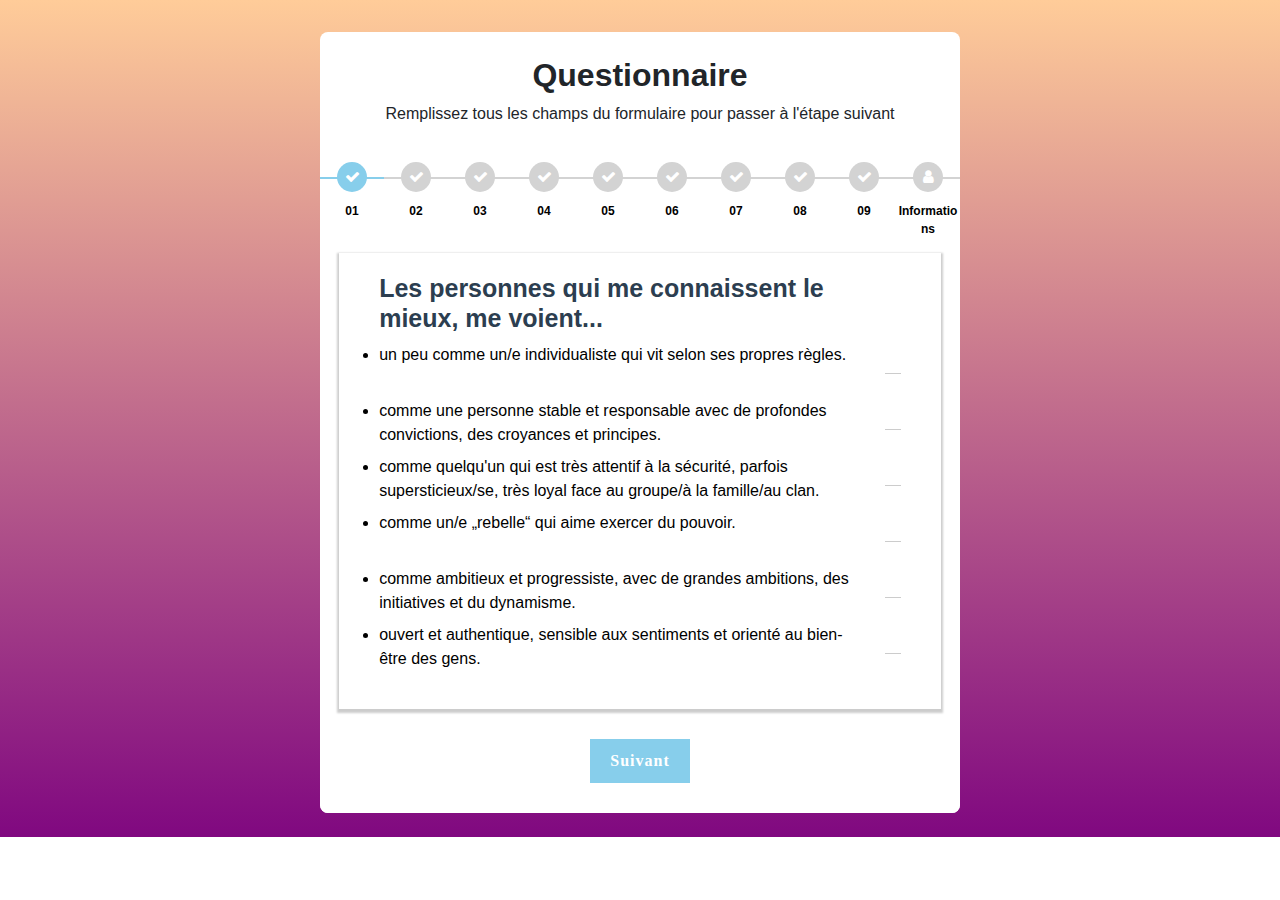
==== index.html @ 9a02f376 "initial commit" ====
<!DOCTYPE html>
<html lang="fr">
<head>
    <meta charset="UTF-8">
    <title>Questionnaire</title>
    <link rel="stylesheet" href="https://maxcdn.bootstrapcdn.com/bootstrap/4.3.1/css/bootstrap.min.css">
    <link rel="stylesheet" href="https://cdnjs.cloudflare.com/ajax/libs/font-awesome/4.0.3/css/font-awesome.css">
    <link rel="stylesheet" href="./css/style.css">

    <script type="text/javascript" src="https://maxcdn.bootstrapcdn.com/bootstrap/4.3.1/js/bootstrap.min.js"></script>
    <script type="text/javascript" src="https://cdnjs.cloudflare.com/ajax/libs/jquery/3.2.1/jquery.min.js"></script>
    <script type="text/javascript" src="./js/app.js"></script>



</head>
<body>
<!-- MultiStep Form -->
<div class="container-fluid" id="grad1">
    <div class="row justify-content-center mt-0">
        <div class="col-11 col-sm-9 col-md-7 col-lg-6 text-center p-0 mt-3 mb-2">
            <div class="card px-0 pt-4 pb-0 mt-3 mb-3">
                <h2><strong>Questionnaire</strong></h2>
                <p>Remplissez tous les champs du formulaire pour passer à l'étape suivant</p>
                <div class="row">
                    <div class="col-md-12 mx-0">
                        <form id="msform">
                            <!-- progressbar -->
                            <ul id="progressbar">
                                <li class="active" id="confirm3"><strong>01</strong></li>
                                <li id="confirm3"><strong>02</strong></li>
                                <li id="confirm3"><strong>03</strong></li>
                                <li id="confirm3"><strong>04</strong></li>
                                <li id="confirm3"><strong>05</strong></li>
                                <li id="confirm3"><strong>06</strong></li>
                                <li id="confirm3"><strong>07</strong></li>
                                <li id="confirm3"><strong>08</strong></li>
                                <li id="confirm3"><strong>09</strong></li>
                                <li id="personal"><strong>Informations</strong></li>

                            </ul> <!-- fieldsets -->
                            <!-- question 01 -->
                            <fieldset>
                                <div class="form-card">
                                    <div class="row">
                                        <div class="col-md-12">
                                            <h2  class="fs-title">Les personnes qui me connaissent le mieux, me voient...</h2>
                                        </div>
                                    </div>


                                    <div class="row">
                                        <div class="col-md-11">
                                            <li class="fs-anwsers">un peu comme un/e individualiste qui vit selon ses propres règles.</li>
                                        </div>
                                        <div class="col-md-1">
                                            <input type="number" name="11" />
                                        </div>
                                    </div>

                                    <div class="row">
                                        <div class="col-md-11">
                                            <li>comme une personne stable et responsable avec de profondes convictions, des croyances et principes.</li>
                                        </div>
                                        <div class="col-md-1">
                                            <input type="number" name="12" />
                                        </div>
                                    </div>

                                    <div class="row">
                                        <div class="col-md-11">
                                            <li>comme quelqu'un qui est très attentif à la sécurité, parfois supersticieux/se, très loyal face au groupe/à la famille/au clan.</li>
                                        </div>
                                        <div class="col-md-1">
                                            <input type="number" name="13" />
                                        </div>
                                    </div>

                                    <div class="row">
                                        <div class="col-md-11">
                                            <li>comme un/e „rebelle“ qui aime exercer du pouvoir.</li>
                                        </div>
                                        <div class="col-md-1">
                                            <input type="number" name="14" />
                                        </div>
                                    </div>

                                    <div class="row">
                                        <div class="col-md-11">
                                            <li>comme ambitieux et progressiste, avec de grandes ambitions, des initiatives et du dynamisme.</li>
                                        </div>
                                        <div class="col-md-1">
                                            <input type="number" name="15" />
                                        </div>
                                    </div>

                                    <div class="row">
                                        <div class="col-md-11">
                                            <li>ouvert et authentique, sensible aux sentiments et orienté au bien-être des gens.</li>
                                        </div>
                                        <div class="col-md-1">
                                            <input type="number" name="16" />
                                        </div>
                                    </div>

                                </div> <input type="button" name="next" class="next action-button" value="Suivant" />
                            </fieldset>
                            <!-- question 02 -->
                            <fieldset>
                                <div class="form-card">

                                    <h2 class="fs-title"></h2>

                                    <div class="row">
                                        <div class="col-md-10 mx-0">
                                            <label for="21"></label>
                                        </div>
                                        <div class="col-md-2 mx-0">
                                            <input type="number" name="21" />
                                        </div>
                                    </div>

                                    <div class="row">
                                        <div class="col-md-10 mx-0">
                                            <label for="22"></label>
                                        </div>
                                        <div class="col-md-2 mx-0">
                                            <input type="number" name="22" />
                                        </div>
                                    </div>

                                    <div class="row">
                                        <div class="col-md-10 mx-0">
                                            <label for="23"></label>
                                        </div>
                                        <div class="col-md-2 mx-0">
                                            <input type="number" name="23" />
                                        </div>
                                    </div>

                                    <div class="row">
                                        <div class="col-md-10 mx-0">
                                            <label for="24"></label>
                                        </div>
                                        <div class="col-md-2 mx-0">
                                            <input type="number" name="24" />
                                        </div>
                                    </div>

                                    <div class="row">
                                        <div class="col-md-10 mx-0">
                                            <label for="25"></label>
                                        </div>
                                        <div class="col-md-2 mx-0">
                                            <input type="number" name="25" />
                                        </div>
                                    </div>

                                    <div class="row">
                                        <div class="col-md-10 mx-0">
                                            <label for="26"></label>
                                        </div>
                                        <div class="col-md-2 mx-0">
                                            <input type="number" name="26" />
                                        </div>
                                    </div>

                                </div> <input type="button" name="previous" class="previous action-button-previous" value="Précédent" /> <input type="button" name="next" class="next action-button" value="Suivant" />
                            </fieldset>
                            <!-- question 03 -->
                            <fieldset>
                                <div class="form-card">

                                    <h2 class="fs-title"></h2>

                                    <div class="row">
                                        <div class="col-md-10 mx-0">
                                            <label for="11"></label>
                                        </div>
                                        <div class="col-md-2 mx-0">
                                            <input type="number" name="11" />
                                        </div>
                                    </div>

                                    <div class="row">
                                        <div class="col-md-10 mx-0">
                                            <label for="12"></label>
                                        </div>
                                        <div class="col-md-2 mx-0">
                                            <input type="number" name="12" />
                                        </div>
                                    </div>

                                    <div class="row">
                                        <div class="col-md-10 mx-0">
                                            <label for="13"></label>
                                        </div>
                                        <div class="col-md-2 mx-0">
                                            <input type="number" name="13" />
                                        </div>
                                    </div>

                                    <div class="row">
                                        <div class="col-md-10 mx-0">
                                            <label for="14"></label>
                                        </div>
                                        <div class="col-md-2 mx-0">
                                            <input type="number" name="14" />
                                        </div>
                                    </div>

                                    <div class="row">
                                        <div class="col-md-10 mx-0">
                                            <label for="15"></label>
                                        </div>
                                        <div class="col-md-2 mx-0">
                                            <input type="number" name="15" />
                                        </div>
                                    </div>

                                    <div class="row">
                                        <div class="col-md-10 mx-0">
                                            <label for="16"></label>
                                        </div>
                                        <div class="col-md-2 mx-0">
                                            <input type="number" name="16" />
                                        </div>
                                    </div>

                                </div> <input type="button" name="previous" class="previous action-button-previous" value="Précédent" /> <input type="button" name="next" class="next action-button" value="Suivant" />
                            </fieldset>
                            <!-- question 04 -->
                            <fieldset>
                                <div class="form-card">

                                    <h2 class="fs-title"></h2>

                                    <div class="row">
                                        <div class="col-md-10 mx-0">
                                            <label for="11"></label>
                                        </div>
                                        <div class="col-md-2 mx-0">
                                            <input type="number" name="11" />
                                        </div>
                                    </div>

                                    <div class="row">
                                        <div class="col-md-10 mx-0">
                                            <label for="12"></label>
                                        </div>
                                        <div class="col-md-2 mx-0">
                                            <input type="number" name="12" />
                                        </div>
                                    </div>

                                    <div class="row">
                                        <div class="col-md-10 mx-0">
                                            <label for="13"></label>
                                        </div>
                                        <div class="col-md-2 mx-0">
                                            <input type="number" name="13" />
                                        </div>
                                    </div>

                                    <div class="row">
                                        <div class="col-md-10 mx-0">
                                            <label for="14"></label>
                                        </div>
                                        <div class="col-md-2 mx-0">
                                            <input type="number" name="14" />
                                        </div>
                                    </div>

                                    <div class="row">
                                        <div class="col-md-10 mx-0">
                                            <label for="15"></label>
                                        </div>
                                        <div class="col-md-2 mx-0">
                                            <input type="number" name="15" />
                                        </div>
                                    </div>

                                    <div class="row">
                                        <div class="col-md-10 mx-0">
                                            <label for="16"></label>
                                        </div>
                                        <div class="col-md-2 mx-0">
                                            <input type="number" name="16" />
                                        </div>
                                    </div>

                                </div> <input type="button" name="previous" class="previous action-button-previous" value="Précédent" /> <input type="button" name="next" class="next action-button" value="Suivant" />
                            </fieldset>
                            <!-- question 05 -->
                            <fieldset>
                                <div class="form-card">

                                    <h2 class="fs-title"></h2>

                                    <div class="row">
                                        <div class="col-md-10 mx-0">
                                            <label for="11"></label>
                                        </div>
                                        <div class="col-md-2 mx-0">
                                            <input type="number" name="11" />
                                        </div>
                                    </div>

                                    <div class="row">
                                        <div class="col-md-10 mx-0">
                                            <label for="12"></label>
                                        </div>
                                        <div class="col-md-2 mx-0">
                                            <input type="number" name="12" />
                                        </div>
                                    </div>

                                    <div class="row">
                                        <div class="col-md-10 mx-0">
                                            <label for="13"></label>
                                        </div>
                                        <div class="col-md-2 mx-0">
                                            <input type="number" name="13" />
                                        </div>
                                    </div>

                                    <div class="row">
                                        <div class="col-md-10 mx-0">
                                            <label for="14"></label>
                                        </div>
                                        <div class="col-md-2 mx-0">
                                            <input type="number" name="14" />
                                        </div>
                                    </div>

                                    <div class="row">
                                        <div class="col-md-10 mx-0">
                                            <label for="15"></label>
                                        </div>
                                        <div class="col-md-2 mx-0">
                                            <input type="number" name="15" />
                                        </div>
                                    </div>

                                    <div class="row">
                                        <div class="col-md-10 mx-0">
                                            <label for="16"></label>
                                        </div>
                                        <div class="col-md-2 mx-0">
                                            <input type="number" name="16" />
                                        </div>
                                    </div>

                                </div> <input type="button" name="previous" class="previous action-button-previous" value="Précédent" /> <input type="button" name="next" class="next action-button" value="Suivant" />
                            </fieldset>
                            <!-- question 06 -->
                            <fieldset>
                                <div class="form-card">

                                    <h2 class="fs-title"></h2>

                                    <div class="row">
                                        <div class="col-md-10 mx-0">
                                            <label for="11"></label>
                                        </div>
                                        <div class="col-md-2 mx-0">
                                            <input type="number" name="11" />
                                        </div>
                                    </div>

                                    <div class="row">
                                        <div class="col-md-10 mx-0">
                                            <label for="12"></label>
                                        </div>
                                        <div class="col-md-2 mx-0">
                                            <input type="number" name="12" />
                                        </div>
                                    </div>

                                    <div class="row">
                                        <div class="col-md-10 mx-0">
                                            <label for="13"></label>
                                        </div>
                                        <div class="col-md-2 mx-0">
                                            <input type="number" name="13" />
                                        </div>
                                    </div>

                                    <div class="row">
                                        <div class="col-md-10 mx-0">
                                            <label for="14"></label>
                                        </div>
                                        <div class="col-md-2 mx-0">
                                            <input type="number" name="14" />
                                        </div>
                                    </div>

                                    <div class="row">
                                        <div class="col-md-10 mx-0">
                                            <label for="15"></label>
                                        </div>
                                        <div class="col-md-2 mx-0">
                                            <input type="number" name="15" />
                                        </div>
                                    </div>

                                    <div class="row">
                                        <div class="col-md-10 mx-0">
                                            <label for="16"></label>
                                        </div>
                                        <div class="col-md-2 mx-0">
                                            <input type="number" name="16" />
                                        </div>
                                    </div>

                                </div> <input type="button" name="previous" class="previous action-button-previous" value="Précédent" /> <input type="button" name="next" class="next action-button" value="Suivant" />
                            </fieldset>
                            <!-- question 07 -->
                            <fieldset>
                                <div class="form-card">

                                    <h2 class="fs-title"></h2>

                                    <div class="row">
                                        <div class="col-md-10 mx-0">
                                            <label for="11"></label>
                                        </div>
                                        <div class="col-md-2 mx-0">
                                            <input type="number" name="11" />
                                        </div>
                                    </div>

                                    <div class="row">
                                        <div class="col-md-10 mx-0">
                                            <label for="12"></label>
                                        </div>
                                        <div class="col-md-2 mx-0">
                                            <input type="number" name="12" />
                                        </div>
                                    </div>

                                    <div class="row">
                                        <div class="col-md-10 mx-0">
                                            <label for="13"></label>
                                        </div>
                                        <div class="col-md-2 mx-0">
                                            <input type="number" name="13" />
                                        </div>
                                    </div>

                                    <div class="row">
                                        <div class="col-md-10 mx-0">
                                            <label for="14"></label>
                                        </div>
                                        <div class="col-md-2 mx-0">
                                            <input type="number" name="14" />
                                        </div>
                                    </div>

                                    <div class="row">
                                        <div class="col-md-10 mx-0">
                                            <label for="15"></label>
                                        </div>
                                        <div class="col-md-2 mx-0">
                                            <input type="number" name="15" />
                                        </div>
                                    </div>

                                    <div class="row">
                                        <div class="col-md-10 mx-0">
                                            <label for="16"></label>
                                        </div>
                                        <div class="col-md-2 mx-0">
                                            <input type="number" name="16" />
                                        </div>
                                    </div>

                                </div> <input type="button" name="previous" class="previous action-button-previous" value="Précédent" /> <input type="button" name="next" class="next action-button" value="Suivant" />
                            </fieldset>
                            <!-- question 08 -->
                            <fieldset>
                                <div class="form-card">

                                    <h2 class="fs-title"></h2>

                                    <div class="row">
                                        <div class="col-md-10 mx-0">
                                            <label for="11"></label>
                                        </div>
                                        <div class="col-md-2 mx-0">
                                            <input type="number" name="11" />
                                        </div>
                                    </div>

                                    <div class="row">
                                        <div class="col-md-10 mx-0">
                                            <label for="12"></label>
                                        </div>
                                        <div class="col-md-2 mx-0">
                                            <input type="number" name="12" />
                                        </div>
                                    </div>

                                    <div class="row">
                                        <div class="col-md-10 mx-0">
                                            <label for="13"></label>
                                        </div>
                                        <div class="col-md-2 mx-0">
                                            <input type="number" name="13" />
                                        </div>
                                    </div>

                                    <div class="row">
                                        <div class="col-md-10 mx-0">
                                            <label for="14"></label>
                                        </div>
                                        <div class="col-md-2 mx-0">
                                            <input type="number" name="14" />
                                        </div>
                                    </div>

                                    <div class="row">
                                        <div class="col-md-10 mx-0">
                                            <label for="15"></label>
                                        </div>
                                        <div class="col-md-2 mx-0">
                                            <input type="number" name="15" />
                                        </div>
                                    </div>

                                    <div class="row">
                                        <div class="col-md-10 mx-0">
                                            <label for="16"></label>
                                        </div>
                                        <div class="col-md-2 mx-0">
                                            <input type="number" name="16" />
                                        </div>
                                    </div>

                                </div> <input type="button" name="previous" class="previous action-button-previous" value="Précédent" /> <input type="button" name="next" class="next action-button" value="Suivant" />
                            </fieldset>
                            <!-- question 09 -->
                            <fieldset>
                                <div class="form-card">

                                    <h2 class="fs-title"></h2>

                                    <div class="row">
                                        <div class="col-md-10 mx-0">
                                            <label for="11"></label>
                                        </div>
                                        <div class="col-md-2 mx-0">
                                            <input type="number" name="11" />
                                        </div>
                                    </div>

                                    <div class="row">
                                        <div class="col-md-10 mx-0">
                                            <label for="12"></label>
                                        </div>
                                        <div class="col-md-2 mx-0">
                                            <input type="number" name="12" />
                                        </div>
                                    </div>

                                    <div class="row">
                                        <div class="col-md-10 mx-0">
                                            <label for="13"></label>
                                        </div>
                                        <div class="col-md-2 mx-0">
                                            <input type="number" name="13" />
                                        </div>
                                    </div>

                                    <div class="row">
                                        <div class="col-md-10 mx-0">
                                            <label for="14"></label>
                                        </div>
                                        <div class="col-md-2 mx-0">
                                            <input type="number" name="14" />
                                        </div>
                                    </div>

                                    <div class="row">
                                        <div class="col-md-10 mx-0">
                                            <label for="15"></label>
                                        </div>
                                        <div class="col-md-2 mx-0">
                                            <input type="number" name="15" />
                                        </div>
                                    </div>

                                    <div class="row">
                                        <div class="col-md-10 mx-0">
                                            <label for="16"></label>
                                        </div>
                                        <div class="col-md-2 mx-0">
                                            <input type="number" name="16" />
                                        </div>
                                    </div>

                                </div> <input type="button" name="previous" class="previous action-button-previous" value="Précédent" /> <input type="button" name="next" class="next action-button" value="Suivant" />
                            </fieldset>

                            <!-- Informations personnelles -->
                            <fieldset>
                                <div class="form-card">
                                    <h2 class="fs-title">Informations personnelles</h2> <input type="text" name="fname" placeholder="Prénom" /> <input type="text" name="lname" placeholder="Nom" /> <input type="phone" name="phno" placeholder="Numéro de téléphone" />
                                </div> <input type="button" name="previous" class="previous action-button-previous" value="Précédent" /> <input type="button" name="next" class="next action-button" value="Next Step" />
                            </fieldset>


                            <fieldset>
                                <div class="form-card">
                                    <h2 class="fs-title text-center">Terminé !</h2> <br><br>
                                    <div class="row justify-content-center">
                                        <div class="col-3"> <img src="https://img.icons8.com/color/96/000000/ok--v2.png" class="fit-image"> </div>
                                    </div> <br><br>
                                    <div class="row justify-content-center">
                                        <div class="col-7 text-center">
                                            <h5>Merci d'avoir complété le formulaire</h5>
                                        </div>
                                    </div>
                                </div>
                            </fieldset>
                        </form>
                    </div>
                </div>
            </div>
        </div>
    </div>
</div>
</body>
</html>
---- css/style.css ----
* {
    margin: 0;
    padding: 0
}

html {
    height: 100%
}

li {
    color: black;
}

#grad1 {
    background-color: #9C27B0;
    background-image: linear-gradient(180deg, #FFCC99, #800880)
}

#msform {
    text-align: center;
    position: relative;
    margin-top: 20px
}

#msform fieldset .form-card {
    background: white;
    border: 0 none;
    border-radius: 0px;
    box-shadow: 0 2px 2px 2px rgba(0, 0, 0, 0.2);
    padding: 20px 40px 30px 40px;
    box-sizing: border-box;
    width: 94%;
    margin: 0 3% 20px 3%;
    position: relative
}

#msform fieldset {
    background: white;
    border: 0 none;
    border-radius: 0.5rem;
    box-sizing: border-box;
    width: 100%;
    margin: 0;
    padding-bottom: 20px;
    position: relative
}

#msform fieldset:not(:first-of-type) {
    display: none
}

#msform fieldset .form-card {
    text-align: left;
    color: #9E9E9E
}

#msform input,
#msform textarea {
    padding: 0px 8px 4px 8px;
    border: none;
    border-bottom: 1px solid #ccc;
    border-radius: 0px;
    margin-bottom: 25px;
    margin-top: 2px;
    width: 100%;
    box-sizing: border-box;
    font-family: montserrat;
    color: #2C3E50;
    font-size: 16px;
    letter-spacing: 1px
}

#msform input:focus,
#msform textarea:focus {
    -moz-box-shadow: none !important;
    -webkit-box-shadow: none !important;
    box-shadow: none !important;
    border: none;
    font-weight: bold;
    border-bottom: 2px solid skyblue;
    outline-width: 0
}

#msform .action-button {
    width: 100px;
    background: skyblue;
    font-weight: bold;
    color: white;
    border: 0 none;
    border-radius: 0px;
    cursor: pointer;
    padding: 10px 5px;
    margin: 10px 5px
}

#msform .action-button:hover,
#msform .action-button:focus {
    box-shadow: 0 0 0 2px white, 0 0 0 3px skyblue
}

#msform .action-button-previous {
    width: 100px;
    background: #616161;
    font-weight: bold;
    color: white;
    border: 0 none;
    border-radius: 0px;
    cursor: pointer;
    padding: 10px 5px;
    margin: 10px 5px
}

#msform .action-button-previous:hover,
#msform .action-button-previous:focus {
    box-shadow: 0 0 0 2px white, 0 0 0 3px #616161
}

select.list-dt {
    border: none;
    outline: 0;
    border-bottom: 1px solid #ccc;
    padding: 2px 5px 3px 5px;
    margin: 2px
}

select.list-dt:focus {
    border-bottom: 2px solid skyblue
}

.card {
    z-index: 0;
    border: none;
    border-radius: 0.5rem;
    position: relative
}

.fs-title {
    font-size: 25px;
    color: #2C3E50;
    margin-bottom: 10px;
    font-weight: bold;
    text-align: left
}

#progressbar {
    margin-bottom: 15px;
    overflow: hidden;
    color: lightgrey
}

#progressbar .active {
    color: #000000
}

#progressbar li {
    list-style-type: none;
    font-size: 12px;
    width: 10%;
    float: left;
    position: relative
}

#progressbar #account:before {
    font-family: FontAwesome;
    content: "\f023"
}

#progressbar #personal:before {
    font-family: FontAwesome;
    content: "\f007"
}

#progressbar #payment:before {
    font-family: FontAwesome;
    content: "\f09d"
}

#progressbar #confirm:before {
    font-family: FontAwesome;
    content: "\f00c"
}
#progressbar #confirm2:before {
    font-family: FontAwesome;
    content: "\f00c"
}
#progressbar #confirm3:before {
    font-family: FontAwesome;
    content: "\f00c"
}

#progressbar li:before {
    width: 30px;
    height: 30px;
    line-height: 25px;
    display: block;
    font-size: 15px;
    color: #ffffff;
    background: lightgray;
    border-radius: 50%;
    margin: 0 auto 10px auto;
    padding: 2px
}

#progressbar li:after {
    content: '';
    width: 100%;
    height: 2px;
    background: lightgray;
    position: absolute;
    left: 0;
    top: 15px;
    z-index: -1
}

#progressbar li.active:before,
#progressbar li.active:after {
    background: skyblue
}

.radio-group {
    position: relative;
    margin-bottom: 25px
}

.radio {
    display: inline-block;
    width: 204px;
    height: 104px;
    border-radius: 0;
    background: lightblue;
    box-shadow: 0 2px 2px 2px rgba(0, 0, 0, 0.2);
    box-sizing: border-box;
    cursor: pointer;
    margin: 8px 2px
}

.radio:hover {
    box-shadow: 2px 2px 2px 2px rgba(0, 0, 0, 0.3)
}

.radio.selected {
    box-shadow: 1px 1px 2px 2px rgba(0, 0, 0, 0.1)
}

.fit-image {
    width: 100%;
    object-fit: cover
}
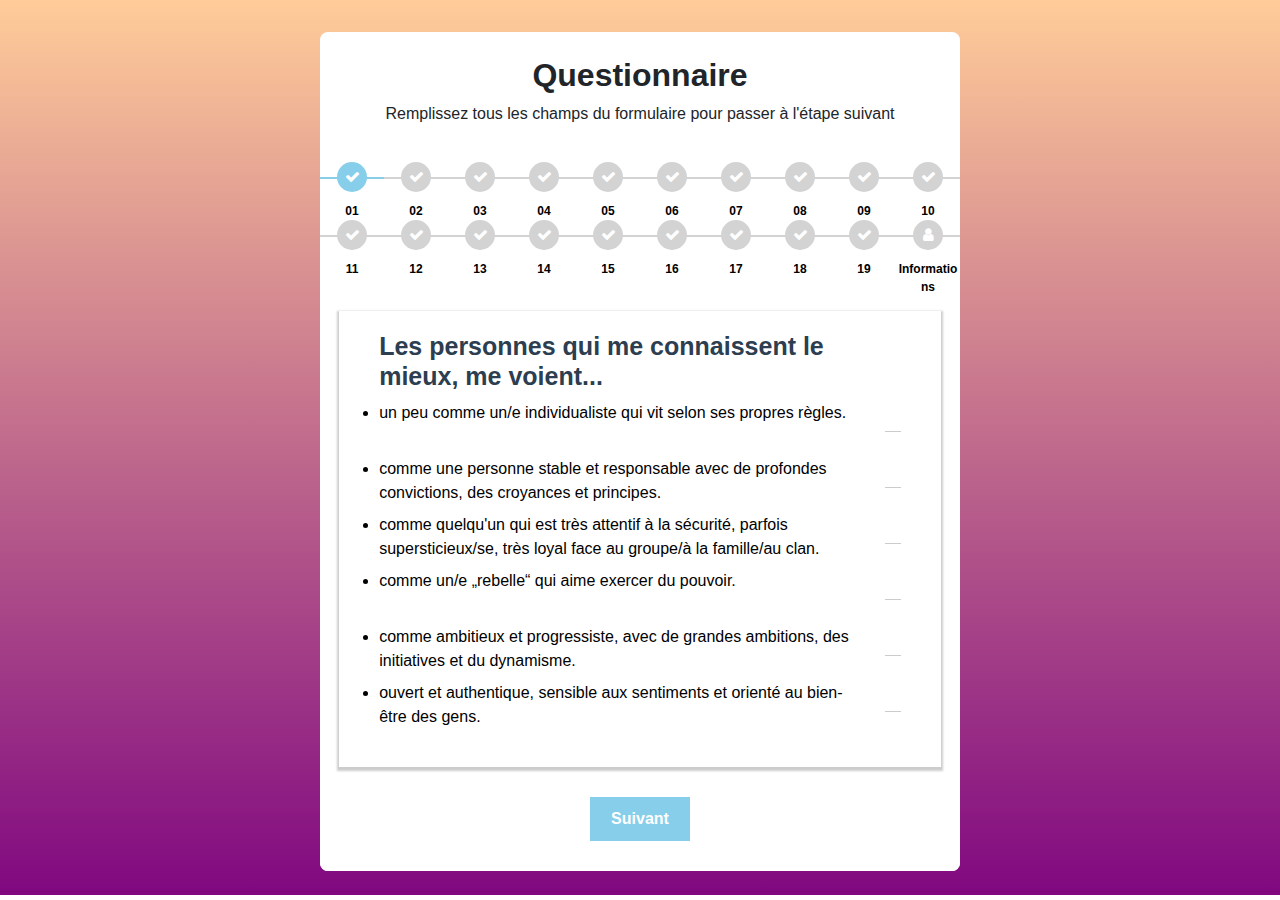
==== commit 9c083399: "mise a jour structure et js" ====
--- a/index.html
+++ b/index.html
@@ -7,9 +7,7 @@
     <link rel="stylesheet" href="https://cdnjs.cloudflare.com/ajax/libs/font-awesome/4.0.3/css/font-awesome.css">
     <link rel="stylesheet" href="./css/style.css">
 
-    <script type="text/javascript" src="https://maxcdn.bootstrapcdn.com/bootstrap/4.3.1/js/bootstrap.min.js"></script>
-    <script type="text/javascript" src="https://cdnjs.cloudflare.com/ajax/libs/jquery/3.2.1/jquery.min.js"></script>
-    <script type="text/javascript" src="./js/app.js"></script>
+
 
 
 
@@ -24,7 +22,7 @@
                 <p>Remplissez tous les champs du formulaire pour passer à l'étape suivant</p>
                 <div class="row">
                     <div class="col-md-12 mx-0">
-                        <form id="msform">
+                        <form id="msform" method="post">
                             <!-- progressbar -->
                             <ul id="progressbar">
                                 <li class="active" id="confirm3"><strong>01</strong></li>
@@ -36,6 +34,16 @@
                                 <li id="confirm3"><strong>07</strong></li>
                                 <li id="confirm3"><strong>08</strong></li>
                                 <li id="confirm3"><strong>09</strong></li>
+                                <li id="confirm3"><strong>10</strong></li>
+                                <li id="confirm3"><strong>11</strong></li>
+                                <li id="confirm3"><strong>12</strong></li>
+                                <li id="confirm3"><strong>13</strong></li>
+                                <li id="confirm3"><strong>14</strong></li>
+                                <li id="confirm3"><strong>15</strong></li>
+                                <li id="confirm3"><strong>16</strong></li>
+                                <li id="confirm3"><strong>17</strong></li>
+                                <li id="confirm3"><strong>18</strong></li>
+                                <li id="confirm3"><strong>19</strong></li>
                                 <li id="personal"><strong>Informations</strong></li>
 
                             </ul> <!-- fieldsets -->
@@ -46,6 +54,7 @@
                                         <div class="col-md-12">
                                             <h2  class="fs-title">Les personnes qui me connaissent le mieux, me voient...</h2>
                                         </div>
+                                        <div id="result"></div>
                                     </div>
 
 
@@ -54,7 +63,7 @@
                                             <li class="fs-anwsers">un peu comme un/e individualiste qui vit selon ses propres règles.</li>
                                         </div>
                                         <div class="col-md-1">
-                                            <input type="number" name="11" />
+                                            <input type="number" value=0 min="0" max="8" name="11" />
                                         </div>
                                     </div>
 
@@ -63,7 +72,7 @@
                                             <li>comme une personne stable et responsable avec de profondes convictions, des croyances et principes.</li>
                                         </div>
                                         <div class="col-md-1">
-                                            <input type="number" name="12" />
+                                            <input type="number" value=0 min="0" max="8" name="12" />
                                         </div>
                                     </div>
 
@@ -72,7 +81,7 @@
                                             <li>comme quelqu'un qui est très attentif à la sécurité, parfois supersticieux/se, très loyal face au groupe/à la famille/au clan.</li>
                                         </div>
                                         <div class="col-md-1">
-                                            <input type="number" name="13" />
+                                            <input type="number" value=0 min="0" max="8" name="13" />
                                         </div>
                                     </div>
 
@@ -81,7 +90,7 @@
                                             <li>comme un/e „rebelle“ qui aime exercer du pouvoir.</li>
                                         </div>
                                         <div class="col-md-1">
-                                            <input type="number" name="14" />
+                                            <input type="number" value=0 min="0" max="8" name="14" />
                                         </div>
                                     </div>
 
@@ -90,7 +99,7 @@
                                             <li>comme ambitieux et progressiste, avec de grandes ambitions, des initiatives et du dynamisme.</li>
                                         </div>
                                         <div class="col-md-1">
-                                            <input type="number" name="15" />
+                                            <input type="number" value=0 min="0" max="8" name="15" />
                                         </div>
                                     </div>
 
@@ -99,514 +108,1242 @@
                                             <li>ouvert et authentique, sensible aux sentiments et orienté au bien-être des gens.</li>
                                         </div>
                                         <div class="col-md-1">
-                                            <input type="number" name="16" />
-                                        </div>
-                                    </div>
-
-                                </div> <input type="button" name="next" class="next action-button" value="Suivant" />
-                            </fieldset>
+                                            <input type="number" value=0 min="0" max="8" name="16" />
+                                        </div>
+                                    </div>
+
+                                </div> <button type="button" name="next" class="next action-button">Suivant</button>
+                            </fieldset>
+
                             <!-- question 02 -->
                             <fieldset>
                                 <div class="form-card">
-
-                                    <h2 class="fs-title"></h2>
-
-                                    <div class="row">
-                                        <div class="col-md-10 mx-0">
-                                            <label for="21"></label>
-                                        </div>
-                                        <div class="col-md-2 mx-0">
-                                            <input type="number" name="21" />
-                                        </div>
-                                    </div>
-
-                                    <div class="row">
-                                        <div class="col-md-10 mx-0">
-                                            <label for="22"></label>
-                                        </div>
-                                        <div class="col-md-2 mx-0">
-                                            <input type="number" name="22" />
-                                        </div>
-                                    </div>
-
-                                    <div class="row">
-                                        <div class="col-md-10 mx-0">
-                                            <label for="23"></label>
-                                        </div>
-                                        <div class="col-md-2 mx-0">
-                                            <input type="number" name="23" />
-                                        </div>
-                                    </div>
-
-                                    <div class="row">
-                                        <div class="col-md-10 mx-0">
-                                            <label for="24"></label>
-                                        </div>
-                                        <div class="col-md-2 mx-0">
-                                            <input type="number" name="24" />
-                                        </div>
-                                    </div>
-
-                                    <div class="row">
-                                        <div class="col-md-10 mx-0">
-                                            <label for="25"></label>
-                                        </div>
-                                        <div class="col-md-2 mx-0">
-                                            <input type="number" name="25" />
-                                        </div>
-                                    </div>
-
-                                    <div class="row">
-                                        <div class="col-md-10 mx-0">
-                                            <label for="26"></label>
-                                        </div>
-                                        <div class="col-md-2 mx-0">
-                                            <input type="number" name="26" />
-                                        </div>
-                                    </div>
-
-                                </div> <input type="button" name="previous" class="previous action-button-previous" value="Précédent" /> <input type="button" name="next" class="next action-button" value="Suivant" />
-                            </fieldset>
+                                    <div class="row">
+                                        <div class="col-md-12">
+                                            <h2  class="fs-title"></h2>
+                                        </div>
+                                    </div>
+
+
+                                    <div class="row">
+                                        <div class="col-md-11">
+                                            <li class="fs-anwsers"></li>
+                                        </div>
+                                        <div class="col-md-1">
+                                            <input type="number" value=0 min="0" max="8" name="21" />
+                                        </div>
+                                    </div>
+
+                                    <div class="row">
+                                        <div class="col-md-11">
+                                            <li></li>
+                                        </div>
+                                        <div class="col-md-1">
+                                            <input type="number" value=0 min="0" max="8" name="22" />
+                                        </div>
+                                    </div>
+
+                                    <div class="row">
+                                        <div class="col-md-11">
+                                            <li></li>
+                                        </div>
+                                        <div class="col-md-1">
+                                            <input type="number" value=0 min="0" max="8" name="23" />
+                                        </div>
+                                    </div>
+
+                                    <div class="row">
+                                        <div class="col-md-11">
+                                            <li></li>
+                                        </div>
+                                        <div class="col-md-1">
+                                            <input type="number" value=0 min="0" max="8" name="24" />
+                                        </div>
+                                    </div>
+
+                                    <div class="row">
+                                        <div class="col-md-11">
+                                            <li></li>
+                                        </div>
+                                        <div class="col-md-1">
+                                            <input type="number" value=0 min="0" max="8" name="25" />
+                                        </div>
+                                    </div>
+
+                                    <div class="row">
+                                        <div class="col-md-11">
+                                            <li></li>
+                                        </div>
+                                        <div class="col-md-1">
+                                            <input type="number" value=0 min="0" max="8" name="26" />
+                                        </div>
+                                    </div>
+
+                                </div> <button type="button" name="previous" class="previous action-button-previous">Précédent</button> <button type="button" name="next" class="next action-button">Suivant</button>
+                            </fieldset>
+
+
                             <!-- question 03 -->
                             <fieldset>
                                 <div class="form-card">
-
-                                    <h2 class="fs-title"></h2>
-
-                                    <div class="row">
-                                        <div class="col-md-10 mx-0">
-                                            <label for="11"></label>
-                                        </div>
-                                        <div class="col-md-2 mx-0">
-                                            <input type="number" name="11" />
-                                        </div>
-                                    </div>
-
-                                    <div class="row">
-                                        <div class="col-md-10 mx-0">
-                                            <label for="12"></label>
-                                        </div>
-                                        <div class="col-md-2 mx-0">
-                                            <input type="number" name="12" />
-                                        </div>
-                                    </div>
-
-                                    <div class="row">
-                                        <div class="col-md-10 mx-0">
-                                            <label for="13"></label>
-                                        </div>
-                                        <div class="col-md-2 mx-0">
-                                            <input type="number" name="13" />
-                                        </div>
-                                    </div>
-
-                                    <div class="row">
-                                        <div class="col-md-10 mx-0">
-                                            <label for="14"></label>
-                                        </div>
-                                        <div class="col-md-2 mx-0">
-                                            <input type="number" name="14" />
-                                        </div>
-                                    </div>
-
-                                    <div class="row">
-                                        <div class="col-md-10 mx-0">
-                                            <label for="15"></label>
-                                        </div>
-                                        <div class="col-md-2 mx-0">
-                                            <input type="number" name="15" />
-                                        </div>
-                                    </div>
-
-                                    <div class="row">
-                                        <div class="col-md-10 mx-0">
-                                            <label for="16"></label>
-                                        </div>
-                                        <div class="col-md-2 mx-0">
-                                            <input type="number" name="16" />
-                                        </div>
-                                    </div>
-
-                                </div> <input type="button" name="previous" class="previous action-button-previous" value="Précédent" /> <input type="button" name="next" class="next action-button" value="Suivant" />
-                            </fieldset>
+                                    <div class="row">
+                                        <div class="col-md-12">
+                                            <h2  class="fs-title"></h2>
+                                        </div>
+                                    </div>
+
+
+                                    <div class="row">
+                                        <div class="col-md-11">
+                                            <li class="fs-anwsers"></li>
+                                        </div>
+                                        <div class="col-md-1">
+                                            <input type="number" value=0 min="0" max="8" name="31" />
+                                        </div>
+                                    </div>
+
+                                    <div class="row">
+                                        <div class="col-md-11">
+                                            <li></li>
+                                        </div>
+                                        <div class="col-md-1">
+                                            <input type="number" value=0 min="0" max="8" name="32" />
+                                        </div>
+                                    </div>
+
+                                    <div class="row">
+                                        <div class="col-md-11">
+                                            <li></li>
+                                        </div>
+                                        <div class="col-md-1">
+                                            <input type="number" value=0 min="0" max="8" name="33" />
+                                        </div>
+                                    </div>
+
+                                    <div class="row">
+                                        <div class="col-md-11">
+                                            <li></li>
+                                        </div>
+                                        <div class="col-md-1">
+                                            <input type="number" value=0 min="0" max="8" name="34" />
+                                        </div>
+                                    </div>
+
+                                    <div class="row">
+                                        <div class="col-md-11">
+                                            <li></li>
+                                        </div>
+                                        <div class="col-md-1">
+                                            <input type="number" value=0 min="0" max="8" name="35" />
+                                        </div>
+                                    </div>
+
+                                    <div class="row">
+                                        <div class="col-md-11">
+                                            <li></li>
+                                        </div>
+                                        <div class="col-md-1">
+                                            <input type="number" value=0 min="0" max="8" name="36" />
+                                        </div>
+                                    </div>
+
+                                </div> <button type="button" name="previous" class="previous action-button-previous">Précédent</button> <button type="button" name="next" class="next action-button">Suivant</button>
+                            </fieldset>
+
+
                             <!-- question 04 -->
                             <fieldset>
                                 <div class="form-card">
-
-                                    <h2 class="fs-title"></h2>
-
-                                    <div class="row">
-                                        <div class="col-md-10 mx-0">
-                                            <label for="11"></label>
-                                        </div>
-                                        <div class="col-md-2 mx-0">
-                                            <input type="number" name="11" />
-                                        </div>
-                                    </div>
-
-                                    <div class="row">
-                                        <div class="col-md-10 mx-0">
-                                            <label for="12"></label>
-                                        </div>
-                                        <div class="col-md-2 mx-0">
-                                            <input type="number" name="12" />
-                                        </div>
-                                    </div>
-
-                                    <div class="row">
-                                        <div class="col-md-10 mx-0">
-                                            <label for="13"></label>
-                                        </div>
-                                        <div class="col-md-2 mx-0">
-                                            <input type="number" name="13" />
-                                        </div>
-                                    </div>
-
-                                    <div class="row">
-                                        <div class="col-md-10 mx-0">
-                                            <label for="14"></label>
-                                        </div>
-                                        <div class="col-md-2 mx-0">
-                                            <input type="number" name="14" />
-                                        </div>
-                                    </div>
-
-                                    <div class="row">
-                                        <div class="col-md-10 mx-0">
-                                            <label for="15"></label>
-                                        </div>
-                                        <div class="col-md-2 mx-0">
-                                            <input type="number" name="15" />
-                                        </div>
-                                    </div>
-
-                                    <div class="row">
-                                        <div class="col-md-10 mx-0">
-                                            <label for="16"></label>
-                                        </div>
-                                        <div class="col-md-2 mx-0">
-                                            <input type="number" name="16" />
-                                        </div>
-                                    </div>
-
-                                </div> <input type="button" name="previous" class="previous action-button-previous" value="Précédent" /> <input type="button" name="next" class="next action-button" value="Suivant" />
-                            </fieldset>
+                                    <div class="row">
+                                        <div class="col-md-12">
+                                            <h2  class="fs-title"></h2>
+                                        </div>
+                                    </div>
+
+
+                                    <div class="row">
+                                        <div class="col-md-11">
+                                            <li class="fs-anwsers"></li>
+                                        </div>
+                                        <div class="col-md-1">
+                                            <input type="number" value=0 min="0" max="8" name="41" />
+                                        </div>
+                                    </div>
+
+                                    <div class="row">
+                                        <div class="col-md-11">
+                                            <li></li>
+                                        </div>
+                                        <div class="col-md-1">
+                                            <input type="number" value=0 min="0" max="8" name="42" />
+                                        </div>
+                                    </div>
+
+                                    <div class="row">
+                                        <div class="col-md-11">
+                                            <li></li>
+                                        </div>
+                                        <div class="col-md-1">
+                                            <input type="number" value=0 min="0" max="8" name="43" />
+                                        </div>
+                                    </div>
+
+                                    <div class="row">
+                                        <div class="col-md-11">
+                                            <li></li>
+                                        </div>
+                                        <div class="col-md-1">
+                                            <input type="number" value=0 min="0" max="8" name="44" />
+                                        </div>
+                                    </div>
+
+                                    <div class="row">
+                                        <div class="col-md-11">
+                                            <li></li>
+                                        </div>
+                                        <div class="col-md-1">
+                                            <input type="number" value=0 min="0" max="8" name="45" />
+                                        </div>
+                                    </div>
+
+                                    <div class="row">
+                                        <div class="col-md-11">
+                                            <li></li>
+                                        </div>
+                                        <div class="col-md-1">
+                                            <input type="number" value=0 min="0" max="8" name="46" />
+                                        </div>
+                                    </div>
+
+                                </div> <button type="button" name="previous" class="previous action-button-previous">Précédent</button> <button type="button" name="next" class="next action-button">Suivant</button>
+                            </fieldset>
+
+
                             <!-- question 05 -->
                             <fieldset>
                                 <div class="form-card">
-
-                                    <h2 class="fs-title"></h2>
-
-                                    <div class="row">
-                                        <div class="col-md-10 mx-0">
-                                            <label for="11"></label>
-                                        </div>
-                                        <div class="col-md-2 mx-0">
-                                            <input type="number" name="11" />
-                                        </div>
-                                    </div>
-
-                                    <div class="row">
-                                        <div class="col-md-10 mx-0">
-                                            <label for="12"></label>
-                                        </div>
-                                        <div class="col-md-2 mx-0">
-                                            <input type="number" name="12" />
-                                        </div>
-                                    </div>
-
-                                    <div class="row">
-                                        <div class="col-md-10 mx-0">
-                                            <label for="13"></label>
-                                        </div>
-                                        <div class="col-md-2 mx-0">
-                                            <input type="number" name="13" />
-                                        </div>
-                                    </div>
-
-                                    <div class="row">
-                                        <div class="col-md-10 mx-0">
-                                            <label for="14"></label>
-                                        </div>
-                                        <div class="col-md-2 mx-0">
-                                            <input type="number" name="14" />
-                                        </div>
-                                    </div>
-
-                                    <div class="row">
-                                        <div class="col-md-10 mx-0">
-                                            <label for="15"></label>
-                                        </div>
-                                        <div class="col-md-2 mx-0">
-                                            <input type="number" name="15" />
-                                        </div>
-                                    </div>
-
-                                    <div class="row">
-                                        <div class="col-md-10 mx-0">
-                                            <label for="16"></label>
-                                        </div>
-                                        <div class="col-md-2 mx-0">
-                                            <input type="number" name="16" />
-                                        </div>
-                                    </div>
-
-                                </div> <input type="button" name="previous" class="previous action-button-previous" value="Précédent" /> <input type="button" name="next" class="next action-button" value="Suivant" />
-                            </fieldset>
+                                    <div class="row">
+                                        <div class="col-md-12">
+                                            <h2  class="fs-title"></h2>
+                                        </div>
+                                    </div>
+
+
+                                    <div class="row">
+                                        <div class="col-md-11">
+                                            <li class="fs-anwsers"></li>
+                                        </div>
+                                        <div class="col-md-1">
+                                            <input type="number" value=0 min="0" max="8" name="51" />
+                                        </div>
+                                    </div>
+
+                                    <div class="row">
+                                        <div class="col-md-11">
+                                            <li></li>
+                                        </div>
+                                        <div class="col-md-1">
+                                            <input type="number" value=0 min="0" max="8" name="52" />
+                                        </div>
+                                    </div>
+
+                                    <div class="row">
+                                        <div class="col-md-11">
+                                            <li></li>
+                                        </div>
+                                        <div class="col-md-1">
+                                            <input type="number" value=0 min="0" max="8" name="53" />
+                                        </div>
+                                    </div>
+
+                                    <div class="row">
+                                        <div class="col-md-11">
+                                            <li></li>
+                                        </div>
+                                        <div class="col-md-1">
+                                            <input type="number" value=0 min="0" max="8" name="54" />
+                                        </div>
+                                    </div>
+
+                                    <div class="row">
+                                        <div class="col-md-11">
+                                            <li></li>
+                                        </div>
+                                        <div class="col-md-1">
+                                            <input type="number" value=0 min="0" max="8" name="55" />
+                                        </div>
+                                    </div>
+
+                                    <div class="row">
+                                        <div class="col-md-11">
+                                            <li></li>
+                                        </div>
+                                        <div class="col-md-1">
+                                            <input type="number" value=0 min="0" max="8" name="56" />
+                                        </div>
+                                    </div>
+
+                                </div> <button type="button" name="previous" class="previous action-button-previous">Précédent</button> <button type="button" name="next" class="next action-button">Suivant</button>
+                            </fieldset>
+
+
                             <!-- question 06 -->
                             <fieldset>
                                 <div class="form-card">
-
-                                    <h2 class="fs-title"></h2>
-
-                                    <div class="row">
-                                        <div class="col-md-10 mx-0">
-                                            <label for="11"></label>
-                                        </div>
-                                        <div class="col-md-2 mx-0">
-                                            <input type="number" name="11" />
-                                        </div>
-                                    </div>
-
-                                    <div class="row">
-                                        <div class="col-md-10 mx-0">
-                                            <label for="12"></label>
-                                        </div>
-                                        <div class="col-md-2 mx-0">
-                                            <input type="number" name="12" />
-                                        </div>
-                                    </div>
-
-                                    <div class="row">
-                                        <div class="col-md-10 mx-0">
-                                            <label for="13"></label>
-                                        </div>
-                                        <div class="col-md-2 mx-0">
-                                            <input type="number" name="13" />
-                                        </div>
-                                    </div>
-
-                                    <div class="row">
-                                        <div class="col-md-10 mx-0">
-                                            <label for="14"></label>
-                                        </div>
-                                        <div class="col-md-2 mx-0">
-                                            <input type="number" name="14" />
-                                        </div>
-                                    </div>
-
-                                    <div class="row">
-                                        <div class="col-md-10 mx-0">
-                                            <label for="15"></label>
-                                        </div>
-                                        <div class="col-md-2 mx-0">
-                                            <input type="number" name="15" />
-                                        </div>
-                                    </div>
-
-                                    <div class="row">
-                                        <div class="col-md-10 mx-0">
-                                            <label for="16"></label>
-                                        </div>
-                                        <div class="col-md-2 mx-0">
-                                            <input type="number" name="16" />
-                                        </div>
-                                    </div>
-
-                                </div> <input type="button" name="previous" class="previous action-button-previous" value="Précédent" /> <input type="button" name="next" class="next action-button" value="Suivant" />
-                            </fieldset>
+                                    <div class="row">
+                                        <div class="col-md-12">
+                                            <h2  class="fs-title"></h2>
+                                        </div>
+                                    </div>
+
+
+                                    <div class="row">
+                                        <div class="col-md-11">
+                                            <li class="fs-anwsers"></li>
+                                        </div>
+                                        <div class="col-md-1">
+                                            <input type="number" value=0 min="0" max="8" name="61" />
+                                        </div>
+                                    </div>
+
+                                    <div class="row">
+                                        <div class="col-md-11">
+                                            <li></li>
+                                        </div>
+                                        <div class="col-md-1">
+                                            <input type="number" value=0 min="0" max="8" name="62" />
+                                        </div>
+                                    </div>
+
+                                    <div class="row">
+                                        <div class="col-md-11">
+                                            <li></li>
+                                        </div>
+                                        <div class="col-md-1">
+                                            <input type="number" value=0 min="0" max="8" name="63" />
+                                        </div>
+                                    </div>
+
+                                    <div class="row">
+                                        <div class="col-md-11">
+                                            <li></li>
+                                        </div>
+                                        <div class="col-md-1">
+                                            <input type="number" value=0 min="0" max="8" name="64" />
+                                        </div>
+                                    </div>
+
+                                    <div class="row">
+                                        <div class="col-md-11">
+                                            <li></li>
+                                        </div>
+                                        <div class="col-md-1">
+                                            <input type="number" value=0 min="0" max="8" name="65" />
+                                        </div>
+                                    </div>
+
+                                    <div class="row">
+                                        <div class="col-md-11">
+                                            <li></li>
+                                        </div>
+                                        <div class="col-md-1">
+                                            <input type="number" value=0 min="0" max="8" name="66" />
+                                        </div>
+                                    </div>
+
+                                </div> <button type="button" name="previous" class="previous action-button-previous">Précédent</button> <button type="button" name="next" class="next action-button">Suivant</button>
+                            </fieldset>
+
+
                             <!-- question 07 -->
                             <fieldset>
                                 <div class="form-card">
-
-                                    <h2 class="fs-title"></h2>
-
-                                    <div class="row">
-                                        <div class="col-md-10 mx-0">
-                                            <label for="11"></label>
-                                        </div>
-                                        <div class="col-md-2 mx-0">
-                                            <input type="number" name="11" />
-                                        </div>
-                                    </div>
-
-                                    <div class="row">
-                                        <div class="col-md-10 mx-0">
-                                            <label for="12"></label>
-                                        </div>
-                                        <div class="col-md-2 mx-0">
-                                            <input type="number" name="12" />
-                                        </div>
-                                    </div>
-
-                                    <div class="row">
-                                        <div class="col-md-10 mx-0">
-                                            <label for="13"></label>
-                                        </div>
-                                        <div class="col-md-2 mx-0">
-                                            <input type="number" name="13" />
-                                        </div>
-                                    </div>
-
-                                    <div class="row">
-                                        <div class="col-md-10 mx-0">
-                                            <label for="14"></label>
-                                        </div>
-                                        <div class="col-md-2 mx-0">
-                                            <input type="number" name="14" />
-                                        </div>
-                                    </div>
-
-                                    <div class="row">
-                                        <div class="col-md-10 mx-0">
-                                            <label for="15"></label>
-                                        </div>
-                                        <div class="col-md-2 mx-0">
-                                            <input type="number" name="15" />
-                                        </div>
-                                    </div>
-
-                                    <div class="row">
-                                        <div class="col-md-10 mx-0">
-                                            <label for="16"></label>
-                                        </div>
-                                        <div class="col-md-2 mx-0">
-                                            <input type="number" name="16" />
-                                        </div>
-                                    </div>
-
-                                </div> <input type="button" name="previous" class="previous action-button-previous" value="Précédent" /> <input type="button" name="next" class="next action-button" value="Suivant" />
-                            </fieldset>
+                                    <div class="row">
+                                        <div class="col-md-12">
+                                            <h2  class="fs-title"></h2>
+                                        </div>
+                                    </div>
+
+
+                                    <div class="row">
+                                        <div class="col-md-11">
+                                            <li class="fs-anwsers"></li>
+                                        </div>
+                                        <div class="col-md-1">
+                                            <input type="number" value=0 min="0" max="8" name="71" />
+                                        </div>
+                                    </div>
+
+                                    <div class="row">
+                                        <div class="col-md-11">
+                                            <li></li>
+                                        </div>
+                                        <div class="col-md-1">
+                                            <input type="number" value=0 min="0" max="8" name="72" />
+                                        </div>
+                                    </div>
+
+                                    <div class="row">
+                                        <div class="col-md-11">
+                                            <li></li>
+                                        </div>
+                                        <div class="col-md-1">
+                                            <input type="number" value=0 min="0" max="8" name="73" />
+                                        </div>
+                                    </div>
+
+                                    <div class="row">
+                                        <div class="col-md-11">
+                                            <li></li>
+                                        </div>
+                                        <div class="col-md-1">
+                                            <input type="number" value=0 min="0" max="8" name="74" />
+                                        </div>
+                                    </div>
+
+                                    <div class="row">
+                                        <div class="col-md-11">
+                                            <li></li>
+                                        </div>
+                                        <div class="col-md-1">
+                                            <input type="number" value=0 min="0" max="8" name="75" />
+                                        </div>
+                                    </div>
+
+                                    <div class="row">
+                                        <div class="col-md-11">
+                                            <li></li>
+                                        </div>
+                                        <div class="col-md-1">
+                                            <input type="number" value=0 min="0" max="8" name="76" />
+                                        </div>
+                                    </div>
+
+                                </div> <button type="button" name="previous" class="previous action-button-previous">Précédent</button> <button type="button" name="next" class="next action-button">Suivant</button>
+                            </fieldset>
+
+
                             <!-- question 08 -->
                             <fieldset>
                                 <div class="form-card">
-
-                                    <h2 class="fs-title"></h2>
-
-                                    <div class="row">
-                                        <div class="col-md-10 mx-0">
-                                            <label for="11"></label>
-                                        </div>
-                                        <div class="col-md-2 mx-0">
-                                            <input type="number" name="11" />
-                                        </div>
-                                    </div>
-
-                                    <div class="row">
-                                        <div class="col-md-10 mx-0">
-                                            <label for="12"></label>
-                                        </div>
-                                        <div class="col-md-2 mx-0">
-                                            <input type="number" name="12" />
-                                        </div>
-                                    </div>
-
-                                    <div class="row">
-                                        <div class="col-md-10 mx-0">
-                                            <label for="13"></label>
-                                        </div>
-                                        <div class="col-md-2 mx-0">
-                                            <input type="number" name="13" />
-                                        </div>
-                                    </div>
-
-                                    <div class="row">
-                                        <div class="col-md-10 mx-0">
-                                            <label for="14"></label>
-                                        </div>
-                                        <div class="col-md-2 mx-0">
-                                            <input type="number" name="14" />
-                                        </div>
-                                    </div>
-
-                                    <div class="row">
-                                        <div class="col-md-10 mx-0">
-                                            <label for="15"></label>
-                                        </div>
-                                        <div class="col-md-2 mx-0">
-                                            <input type="number" name="15" />
-                                        </div>
-                                    </div>
-
-                                    <div class="row">
-                                        <div class="col-md-10 mx-0">
-                                            <label for="16"></label>
-                                        </div>
-                                        <div class="col-md-2 mx-0">
-                                            <input type="number" name="16" />
-                                        </div>
-                                    </div>
-
-                                </div> <input type="button" name="previous" class="previous action-button-previous" value="Précédent" /> <input type="button" name="next" class="next action-button" value="Suivant" />
-                            </fieldset>
+                                    <div class="row">
+                                        <div class="col-md-12">
+                                            <h2  class="fs-title"></h2>
+                                        </div>
+                                    </div>
+
+
+                                    <div class="row">
+                                        <div class="col-md-11">
+                                            <li class="fs-anwsers"></li>
+                                        </div>
+                                        <div class="col-md-1">
+                                            <input type="number" value=0 min="0" max="8" name="81" />
+                                        </div>
+                                    </div>
+
+                                    <div class="row">
+                                        <div class="col-md-11">
+                                            <li></li>
+                                        </div>
+                                        <div class="col-md-1">
+                                            <input type="number" value=0 min="0" max="8" name="82" />
+                                        </div>
+                                    </div>
+
+                                    <div class="row">
+                                        <div class="col-md-11">
+                                            <li></li>
+                                        </div>
+                                        <div class="col-md-1">
+                                            <input type="number" value=0 min="0" max="8" name="83" />
+                                        </div>
+                                    </div>
+
+                                    <div class="row">
+                                        <div class="col-md-11">
+                                            <li></li>
+                                        </div>
+                                        <div class="col-md-1">
+                                            <input type="number" value=0 min="0" max="8" name="84" />
+                                        </div>
+                                    </div>
+
+                                    <div class="row">
+                                        <div class="col-md-11">
+                                            <li></li>
+                                        </div>
+                                        <div class="col-md-1">
+                                            <input type="number" value=0 min="0" max="8" name="85" />
+                                        </div>
+                                    </div>
+
+                                    <div class="row">
+                                        <div class="col-md-11">
+                                            <li></li>
+                                        </div>
+                                        <div class="col-md-1">
+                                            <input type="number" value=0 min="0" max="8" name="86" />
+                                        </div>
+                                    </div>
+
+                                </div> <button type="button" name="previous" class="previous action-button-previous">Précédent</button> <button type="button" name="next" class="next action-button">Suivant</button>
+                            </fieldset>
+
+
                             <!-- question 09 -->
                             <fieldset>
                                 <div class="form-card">
-
-                                    <h2 class="fs-title"></h2>
-
-                                    <div class="row">
-                                        <div class="col-md-10 mx-0">
-                                            <label for="11"></label>
-                                        </div>
-                                        <div class="col-md-2 mx-0">
-                                            <input type="number" name="11" />
-                                        </div>
-                                    </div>
-
-                                    <div class="row">
-                                        <div class="col-md-10 mx-0">
-                                            <label for="12"></label>
-                                        </div>
-                                        <div class="col-md-2 mx-0">
-                                            <input type="number" name="12" />
-                                        </div>
-                                    </div>
-
-                                    <div class="row">
-                                        <div class="col-md-10 mx-0">
-                                            <label for="13"></label>
-                                        </div>
-                                        <div class="col-md-2 mx-0">
-                                            <input type="number" name="13" />
-                                        </div>
-                                    </div>
-
-                                    <div class="row">
-                                        <div class="col-md-10 mx-0">
-                                            <label for="14"></label>
-                                        </div>
-                                        <div class="col-md-2 mx-0">
-                                            <input type="number" name="14" />
-                                        </div>
-                                    </div>
-
-                                    <div class="row">
-                                        <div class="col-md-10 mx-0">
-                                            <label for="15"></label>
-                                        </div>
-                                        <div class="col-md-2 mx-0">
-                                            <input type="number" name="15" />
-                                        </div>
-                                    </div>
-
-                                    <div class="row">
-                                        <div class="col-md-10 mx-0">
-                                            <label for="16"></label>
-                                        </div>
-                                        <div class="col-md-2 mx-0">
-                                            <input type="number" name="16" />
-                                        </div>
-                                    </div>
-
-                                </div> <input type="button" name="previous" class="previous action-button-previous" value="Précédent" /> <input type="button" name="next" class="next action-button" value="Suivant" />
-                            </fieldset>
+                                    <div class="row">
+                                        <div class="col-md-12">
+                                            <h2  class="fs-title"></h2>
+                                        </div>
+                                    </div>
+
+
+                                    <div class="row">
+                                        <div class="col-md-11">
+                                            <li class="fs-anwsers"></li>
+                                        </div>
+                                        <div class="col-md-1">
+                                            <input type="number" value=0 min="0" max="8" name="91" />
+                                        </div>
+                                    </div>
+
+                                    <div class="row">
+                                        <div class="col-md-11">
+                                            <li></li>
+                                        </div>
+                                        <div class="col-md-1">
+                                            <input type="number" value=0 min="0" max="8" name="92" />
+                                        </div>
+                                    </div>
+
+                                    <div class="row">
+                                        <div class="col-md-11">
+                                            <li></li>
+                                        </div>
+                                        <div class="col-md-1">
+                                            <input type="number" value=0 min="0" max="8" name="93" />
+                                        </div>
+                                    </div>
+
+                                    <div class="row">
+                                        <div class="col-md-11">
+                                            <li></li>
+                                        </div>
+                                        <div class="col-md-1">
+                                            <input type="number" value=0 min="0" max="8" name="94" />
+                                        </div>
+                                    </div>
+
+                                    <div class="row">
+                                        <div class="col-md-11">
+                                            <li></li>
+                                        </div>
+                                        <div class="col-md-1">
+                                            <input type="number" value=0 min="0" max="8" name="95" />
+                                        </div>
+                                    </div>
+
+                                    <div class="row">
+                                        <div class="col-md-11">
+                                            <li></li>
+                                        </div>
+                                        <div class="col-md-1">
+                                            <input type="number" value=0 min="0" max="8" name="96" />
+                                        </div>
+                                    </div>
+
+                                </div> <button type="button" name="previous" class="previous action-button-previous">Précédent</button> <button type="button" name="next" class="next action-button">Suivant</button>
+                            </fieldset>
+
+
+                            <!-- question 10 -->
+                            <fieldset>
+                                <div class="form-card">
+                                    <div class="row">
+                                        <div class="col-md-12">
+                                            <h2  class="fs-title"></h2>
+                                        </div>
+                                    </div>
+
+
+                                    <div class="row">
+                                        <div class="col-md-11">
+                                            <li class="fs-anwsers"></li>
+                                        </div>
+                                        <div class="col-md-1">
+                                            <input type="number" value=0 min="0" max="8" name="101" />
+                                        </div>
+                                    </div>
+
+                                    <div class="row">
+                                        <div class="col-md-11">
+                                            <li></li>
+                                        </div>
+                                        <div class="col-md-1">
+                                            <input type="number" value=0 min="0" max="8" name="102" />
+                                        </div>
+                                    </div>
+
+                                    <div class="row">
+                                        <div class="col-md-11">
+                                            <li></li>
+                                        </div>
+                                        <div class="col-md-1">
+                                            <input type="number" value=0 min="0" max="8" name="103" />
+                                        </div>
+                                    </div>
+
+                                    <div class="row">
+                                        <div class="col-md-11">
+                                            <li></li>
+                                        </div>
+                                        <div class="col-md-1">
+                                            <input type="number" value=0 min="0" max="8" name="104" />
+                                        </div>
+                                    </div>
+
+                                    <div class="row">
+                                        <div class="col-md-11">
+                                            <li></li>
+                                        </div>
+                                        <div class="col-md-1">
+                                            <input type="number" value=0 min="0" max="8" name="105" />
+                                        </div>
+                                    </div>
+
+                                    <div class="row">
+                                        <div class="col-md-11">
+                                            <li></li>
+                                        </div>
+                                        <div class="col-md-1">
+                                            <input type="number" value=0 min="0" max="8" name="106" />
+                                        </div>
+                                    </div>
+
+                                </div> <button type="button" name="previous" class="previous action-button-previous">Précédent</button> <button type="button" name="next" class="next action-button">Suivant</button>
+                            </fieldset>
+
+
+                            <!-- question 11 -->
+                            <fieldset>
+                                <div class="form-card">
+                                    <div class="row">
+                                        <div class="col-md-12">
+                                            <h2  class="fs-title"></h2>
+                                        </div>
+                                    </div>
+
+
+                                    <div class="row">
+                                        <div class="col-md-11">
+                                            <li class="fs-anwsers"></li>
+                                        </div>
+                                        <div class="col-md-1">
+                                            <input type="number" value=0 min="0" max="8" name="111" />
+                                        </div>
+                                    </div>
+
+                                    <div class="row">
+                                        <div class="col-md-11">
+                                            <li></li>
+                                        </div>
+                                        <div class="col-md-1">
+                                            <input type="number" value=0 min="0" max="8" name="112" />
+                                        </div>
+                                    </div>
+
+                                    <div class="row">
+                                        <div class="col-md-11">
+                                            <li></li>
+                                        </div>
+                                        <div class="col-md-1">
+                                            <input type="number" value=0 min="0" max="8" name="113" />
+                                        </div>
+                                    </div>
+
+                                    <div class="row">
+                                        <div class="col-md-11">
+                                            <li></li>
+                                        </div>
+                                        <div class="col-md-1">
+                                            <input type="number" value=0 min="0" max="8" name="114" />
+                                        </div>
+                                    </div>
+
+                                    <div class="row">
+                                        <div class="col-md-11">
+                                            <li></li>
+                                        </div>
+                                        <div class="col-md-1">
+                                            <input type="number" value=0 min="0" max="8" name="115" />
+                                        </div>
+                                    </div>
+
+                                    <div class="row">
+                                        <div class="col-md-11">
+                                            <li></li>
+                                        </div>
+                                        <div class="col-md-1">
+                                            <input type="number" value=0 min="0" max="8" name="116" />
+                                        </div>
+                                    </div>
+
+                                </div> <button type="button" name="previous" class="previous action-button-previous">Précédent</button> <button type="button" name="next" class="next action-button">Suivant</button>
+                            </fieldset>
+
+
+                            <!-- question 12 -->
+                            <fieldset>
+                                <div class="form-card">
+                                    <div class="row">
+                                        <div class="col-md-12">
+                                            <h2  class="fs-title"></h2>
+                                        </div>
+                                    </div>
+
+
+                                    <div class="row">
+                                        <div class="col-md-11">
+                                            <li class="fs-anwsers"></li>
+                                        </div>
+                                        <div class="col-md-1">
+                                            <input type="number" value=0 min="0" max="8" name="121" />
+                                        </div>
+                                    </div>
+
+                                    <div class="row">
+                                        <div class="col-md-11">
+                                            <li></li>
+                                        </div>
+                                        <div class="col-md-1">
+                                            <input type="number" value=0 min="0" max="8" name="122" />
+                                        </div>
+                                    </div>
+
+                                    <div class="row">
+                                        <div class="col-md-11">
+                                            <li></li>
+                                        </div>
+                                        <div class="col-md-1">
+                                            <input type="number" value=0 min="0" max="8" name="123" />
+                                        </div>
+                                    </div>
+
+                                    <div class="row">
+                                        <div class="col-md-11">
+                                            <li></li>
+                                        </div>
+                                        <div class="col-md-1">
+                                            <input type="number" value=0 min="0" max="8" name="124" />
+                                        </div>
+                                    </div>
+
+                                    <div class="row">
+                                        <div class="col-md-11">
+                                            <li></li>
+                                        </div>
+                                        <div class="col-md-1">
+                                            <input type="number" value=0 min="0" max="8" name="125" />
+                                        </div>
+                                    </div>
+
+                                    <div class="row">
+                                        <div class="col-md-11">
+                                            <li></li>
+                                        </div>
+                                        <div class="col-md-1">
+                                            <input type="number" value=0 min="0" max="8" name="126" />
+                                        </div>
+                                    </div>
+
+                                </div> <button type="button" name="previous" class="previous action-button-previous">Précédent</button> <button type="button" name="next" class="next action-button">Suivant</button>
+                            </fieldset>
+
+
+                            <!-- question 13 -->
+                            <fieldset>
+                                <div class="form-card">
+                                    <div class="row">
+                                        <div class="col-md-12">
+                                            <h2  class="fs-title"></h2>
+                                        </div>
+                                    </div>
+
+
+                                    <div class="row">
+                                        <div class="col-md-11">
+                                            <li class="fs-anwsers"></li>
+                                        </div>
+                                        <div class="col-md-1">
+                                            <input type="number" value=0 min="0" max="8" name="131" />
+                                        </div>
+                                    </div>
+
+                                    <div class="row">
+                                        <div class="col-md-11">
+                                            <li></li>
+                                        </div>
+                                        <div class="col-md-1">
+                                            <input type="number" value=0 min="0" max="8" name="132" />
+                                        </div>
+                                    </div>
+
+                                    <div class="row">
+                                        <div class="col-md-11">
+                                            <li></li>
+                                        </div>
+                                        <div class="col-md-1">
+                                            <input type="number" value=0 min="0" max="8" name="133" />
+                                        </div>
+                                    </div>
+
+                                    <div class="row">
+                                        <div class="col-md-11">
+                                            <li></li>
+                                        </div>
+                                        <div class="col-md-1">
+                                            <input type="number" value=0 min="0" max="8" name="134" />
+                                        </div>
+                                    </div>
+
+                                    <div class="row">
+                                        <div class="col-md-11">
+                                            <li></li>
+                                        </div>
+                                        <div class="col-md-1">
+                                            <input type="number" value=0 min="0" max="8" name="135" />
+                                        </div>
+                                    </div>
+
+                                    <div class="row">
+                                        <div class="col-md-11">
+                                            <li></li>
+                                        </div>
+                                        <div class="col-md-1">
+                                            <input type="number" value=0 min="0" max="8" name="136" />
+                                        </div>
+                                    </div>
+
+                                </div> <button type="button" name="previous" class="previous action-button-previous">Précédent</button> <button type="button" name="next" class="next action-button">Suivant</button>
+                            </fieldset>
+
+
+                            <!-- question 14 -->
+                            <fieldset>
+                                <div class="form-card">
+                                    <div class="row">
+                                        <div class="col-md-12">
+                                            <h2  class="fs-title"></h2>
+                                        </div>
+                                    </div>
+
+
+                                    <div class="row">
+                                        <div class="col-md-11">
+                                            <li class="fs-anwsers"></li>
+                                        </div>
+                                        <div class="col-md-1">
+                                            <input type="number" value=0 min="0" max="8" name="141" />
+                                        </div>
+                                    </div>
+
+                                    <div class="row">
+                                        <div class="col-md-11">
+                                            <li></li>
+                                        </div>
+                                        <div class="col-md-1">
+                                            <input type="number" value=0 min="0" max="8" name="142" />
+                                        </div>
+                                    </div>
+
+                                    <div class="row">
+                                        <div class="col-md-11">
+                                            <li></li>
+                                        </div>
+                                        <div class="col-md-1">
+                                            <input type="number" value=0 min="0" max="8" name="143" />
+                                        </div>
+                                    </div>
+
+                                    <div class="row">
+                                        <div class="col-md-11">
+                                            <li></li>
+                                        </div>
+                                        <div class="col-md-1">
+                                            <input type="number" value=0 min="0" max="8" name="144" />
+                                        </div>
+                                    </div>
+
+                                    <div class="row">
+                                        <div class="col-md-11">
+                                            <li></li>
+                                        </div>
+                                        <div class="col-md-1">
+                                            <input type="number" value=0 min="0" max="8" name="145" />
+                                        </div>
+                                    </div>
+
+                                    <div class="row">
+                                        <div class="col-md-11">
+                                            <li></li>
+                                        </div>
+                                        <div class="col-md-1">
+                                            <input type="number" value=0 min="0" max="8" name="146" />
+                                        </div>
+                                    </div>
+
+                                </div> <button type="button" name="previous" class="previous action-button-previous">Précédent</button> <button type="button" name="next" class="next action-button">Suivant</button>
+                            </fieldset>
+
+
+                            <!-- question 15 -->
+                            <fieldset>
+                                <div class="form-card">
+                                    <div class="row">
+                                        <div class="col-md-12">
+                                            <h2  class="fs-title"></h2>
+                                        </div>
+                                    </div>
+
+
+                                    <div class="row">
+                                        <div class="col-md-11">
+                                            <li class="fs-anwsers"></li>
+                                        </div>
+                                        <div class="col-md-1">
+                                            <input type="number" value=0 min="0" max="8" name="151" />
+                                        </div>
+                                    </div>
+
+                                    <div class="row">
+                                        <div class="col-md-11">
+                                            <li></li>
+                                        </div>
+                                        <div class="col-md-1">
+                                            <input type="number" value=0 min="0" max="8" name="152" />
+                                        </div>
+                                    </div>
+
+                                    <div class="row">
+                                        <div class="col-md-11">
+                                            <li></li>
+                                        </div>
+                                        <div class="col-md-1">
+                                            <input type="number" value=0 min="0" max="8" name="153" />
+                                        </div>
+                                    </div>
+
+                                    <div class="row">
+                                        <div class="col-md-11">
+                                            <li></li>
+                                        </div>
+                                        <div class="col-md-1">
+                                            <input type="number" value=0 min="0" max="8" name="154" />
+                                        </div>
+                                    </div>
+
+                                    <div class="row">
+                                        <div class="col-md-11">
+                                            <li></li>
+                                        </div>
+                                        <div class="col-md-1">
+                                            <input type="number" value=0 min="0" max="8" name="155" />
+                                        </div>
+                                    </div>
+
+                                    <div class="row">
+                                        <div class="col-md-11">
+                                            <li></li>
+                                        </div>
+                                        <div class="col-md-1">
+                                            <input type="number" value=0 min="0" max="8" name="156" />
+                                        </div>
+                                    </div>
+
+                                </div> <button type="button" name="previous" class="previous action-button-previous">Précédent</button> <button type="button" name="next" class="next action-button">Suivant</button>
+                            </fieldset>
+
+
+                            <!-- question 16 -->
+                            <fieldset>
+                                <div class="form-card">
+                                    <div class="row">
+                                        <div class="col-md-12">
+                                            <h2  class="fs-title"></h2>
+                                        </div>
+                                    </div>
+
+
+                                    <div class="row">
+                                        <div class="col-md-11">
+                                            <li class="fs-anwsers"></li>
+                                        </div>
+                                        <div class="col-md-1">
+                                            <input type="number" value=0 min="0" max="8" name="161" />
+                                        </div>
+                                    </div>
+
+                                    <div class="row">
+                                        <div class="col-md-11">
+                                            <li></li>
+                                        </div>
+                                        <div class="col-md-1">
+                                            <input type="number" value=0 min="0" max="8" name="162" />
+                                        </div>
+                                    </div>
+
+                                    <div class="row">
+                                        <div class="col-md-11">
+                                            <li></li>
+                                        </div>
+                                        <div class="col-md-1">
+                                            <input type="number" value=0 min="0" max="8" name="163" />
+                                        </div>
+                                    </div>
+
+                                    <div class="row">
+                                        <div class="col-md-11">
+                                            <li></li>
+                                        </div>
+                                        <div class="col-md-1">
+                                            <input type="number" value=0 min="0" max="8" name="164" />
+                                        </div>
+                                    </div>
+
+                                    <div class="row">
+                                        <div class="col-md-11">
+                                            <li></li>
+                                        </div>
+                                        <div class="col-md-1">
+                                            <input type="number" value=0 min="0" max="8" name="165" />
+                                        </div>
+                                    </div>
+
+                                    <div class="row">
+                                        <div class="col-md-11">
+                                            <li></li>
+                                        </div>
+                                        <div class="col-md-1">
+                                            <input type="number" value=0 min="0" max="8" name="166" />
+                                        </div>
+                                    </div>
+
+                                </div> <button type="button" name="previous" class="previous action-button-previous">Précédent</button> <button type="button" name="next" class="next action-button">Suivant</button>
+                            </fieldset>
+
+
+                            <!-- question 17 -->
+                            <fieldset>
+                                <div class="form-card">
+                                    <div class="row">
+                                        <div class="col-md-12">
+                                            <h2  class="fs-title"></h2>
+                                        </div>
+                                    </div>
+
+
+                                    <div class="row">
+                                        <div class="col-md-11">
+                                            <li class="fs-anwsers"></li>
+                                        </div>
+                                        <div class="col-md-1">
+                                            <input type="number" value=0 min="0" max="8" name="171" />
+                                        </div>
+                                    </div>
+
+                                    <div class="row">
+                                        <div class="col-md-11">
+                                            <li></li>
+                                        </div>
+                                        <div class="col-md-1">
+                                            <input type="number" value=0 min="0" max="8" name="172" />
+                                        </div>
+                                    </div>
+
+                                    <div class="row">
+                                        <div class="col-md-11">
+                                            <li></li>
+                                        </div>
+                                        <div class="col-md-1">
+                                            <input type="number" value=0 min="0" max="8" name="173" />
+                                        </div>
+                                    </div>
+
+                                    <div class="row">
+                                        <div class="col-md-11">
+                                            <li></li>
+                                        </div>
+                                        <div class="col-md-1">
+                                            <input type="number" value=0 min="0" max="8" name="174" />
+                                        </div>
+                                    </div>
+
+                                    <div class="row">
+                                        <div class="col-md-11">
+                                            <li></li>
+                                        </div>
+                                        <div class="col-md-1">
+                                            <input type="number" value=0 min="0" max="8" name="175" />
+                                        </div>
+                                    </div>
+
+                                    <div class="row">
+                                        <div class="col-md-11">
+                                            <li></li>
+                                        </div>
+                                        <div class="col-md-1">
+                                            <input type="number" value=0 min="0" max="8" name="176" />
+                                        </div>
+                                    </div>
+
+                                </div> <button type="button" name="previous" class="previous action-button-previous">Précédent</button> <button type="button" name="next" class="next action-button">Suivant</button>
+                            </fieldset>
+
+
+                            <!-- question 18 -->
+                            <fieldset>
+                                <div class="form-card">
+                                    <div class="row">
+                                        <div class="col-md-12">
+                                            <h2  class="fs-title"></h2>
+                                        </div>
+                                    </div>
+
+
+                                    <div class="row">
+                                        <div class="col-md-11">
+                                            <li class="fs-anwsers"></li>
+                                        </div>
+                                        <div class="col-md-1">
+                                            <input type="number" value=0 min="0" max="8" name="181" />
+                                        </div>
+                                    </div>
+
+                                    <div class="row">
+                                        <div class="col-md-11">
+                                            <li></li>
+                                        </div>
+                                        <div class="col-md-1">
+                                            <input type="number" value=0 min="0" max="8" name="182" />
+                                        </div>
+                                    </div>
+
+                                    <div class="row">
+                                        <div class="col-md-11">
+                                            <li></li>
+                                        </div>
+                                        <div class="col-md-1">
+                                            <input type="number" value=0 min="0" max="8" name="183" />
+                                        </div>
+                                    </div>
+
+                                    <div class="row">
+                                        <div class="col-md-11">
+                                            <li></li>
+                                        </div>
+                                        <div class="col-md-1">
+                                            <input type="number" value=0 min="0" max="8" name="184" />
+                                        </div>
+                                    </div>
+
+                                    <div class="row">
+                                        <div class="col-md-11">
+                                            <li></li>
+                                        </div>
+                                        <div class="col-md-1">
+                                            <input type="number" value=0 min="0" max="8" name="185" />
+                                        </div>
+                                    </div>
+
+                                    <div class="row">
+                                        <div class="col-md-11">
+                                            <li></li>
+                                        </div>
+                                        <div class="col-md-1">
+                                            <input type="number" value=0 min="0" max="8" name="186" />
+                                        </div>
+                                    </div>
+
+                                </div> <button type="button" name="previous" class="previous action-button-previous">Précédent</button> <button type="button" name="next" class="next action-button">Suivant</button>
+                            </fieldset>
+
+
+                            <!-- question 19 -->
+                            <fieldset>
+                                <div class="form-card">
+                                    <div class="row">
+                                        <div class="col-md-12">
+                                            <h2  class="fs-title"></h2>
+                                        </div>
+                                    </div>
+
+
+                                    <div class="row">
+                                        <div class="col-md-11">
+                                            <li class="fs-anwsers"></li>
+                                        </div>
+                                        <div class="col-md-1">
+                                            <input type="number" value=0 min="0" max="8" name="191" />
+                                        </div>
+                                    </div>
+
+                                    <div class="row">
+                                        <div class="col-md-11">
+                                            <li></li>
+                                        </div>
+                                        <div class="col-md-1">
+                                            <input type="number" value=0 min="0" max="8" name="192" />
+                                        </div>
+                                    </div>
+
+                                    <div class="row">
+                                        <div class="col-md-11">
+                                            <li></li>
+                                        </div>
+                                        <div class="col-md-1">
+                                            <input type="number" value=0 min="0" max="8" name="193" />
+                                        </div>
+                                    </div>
+
+                                    <div class="row">
+                                        <div class="col-md-11">
+                                            <li></li>
+                                        </div>
+                                        <div class="col-md-1">
+                                            <input type="number" value=0 min="0" max="8" name="194" />
+                                        </div>
+                                    </div>
+
+                                    <div class="row">
+                                        <div class="col-md-11">
+                                            <li></li>
+                                        </div>
+                                        <div class="col-md-1">
+                                            <input type="number" value=0 min="0" max="8" name="195" />
+                                        </div>
+                                    </div>
+
+                                    <div class="row">
+                                        <div class="col-md-11">
+                                            <li></li>
+                                        </div>
+                                        <div class="col-md-1">
+                                            <input type="number" value=0 min="0" max="8" name="196" />
+                                        </div>
+                                    </div>
+
+                                </div> <button type="button" name="previous" class="previous action-button-previous">Précédent</button> <button type="button" name="next" class="next action-button">Suivant</button>
+                            </fieldset>
+
 
                             <!-- Informations personnelles -->
                             <fieldset>
                                 <div class="form-card">
                                     <h2 class="fs-title">Informations personnelles</h2> <input type="text" name="fname" placeholder="Prénom" /> <input type="text" name="lname" placeholder="Nom" /> <input type="phone" name="phno" placeholder="Numéro de téléphone" />
-                                </div> <input type="button" name="previous" class="previous action-button-previous" value="Précédent" /> <input type="button" name="next" class="next action-button" value="Next Step" />
+                                </div> <button type="button" name="previous" class="previous action-button-previous">Précédent</button> <button type="button" name="next" class="next action-button">Suivant</button>
                             </fieldset>
 
 
@@ -620,6 +1357,9 @@
                                         <div class="col-7 text-center">
                                             <h5>Merci d'avoir complété le formulaire</h5>
                                         </div>
+                                        <div class="col-7 text-center">
+                                            <button type="submit" class="next action-button">Valider le formulaire</button>
+                                        </div>
                                     </div>
                                 </div>
                             </fieldset>
@@ -630,5 +1370,9 @@
         </div>
     </div>
 </div>
+
+<script type="text/javascript" src="https://maxcdn.bootstrapcdn.com/bootstrap/4.3.1/js/bootstrap.min.js"></script>
+<script type="text/javascript" src="https://cdnjs.cloudflare.com/ajax/libs/jquery/3.2.1/jquery.min.js"></script>
+<script type="text/javascript" src="./js/app.js"></script>
 </body>
 </html>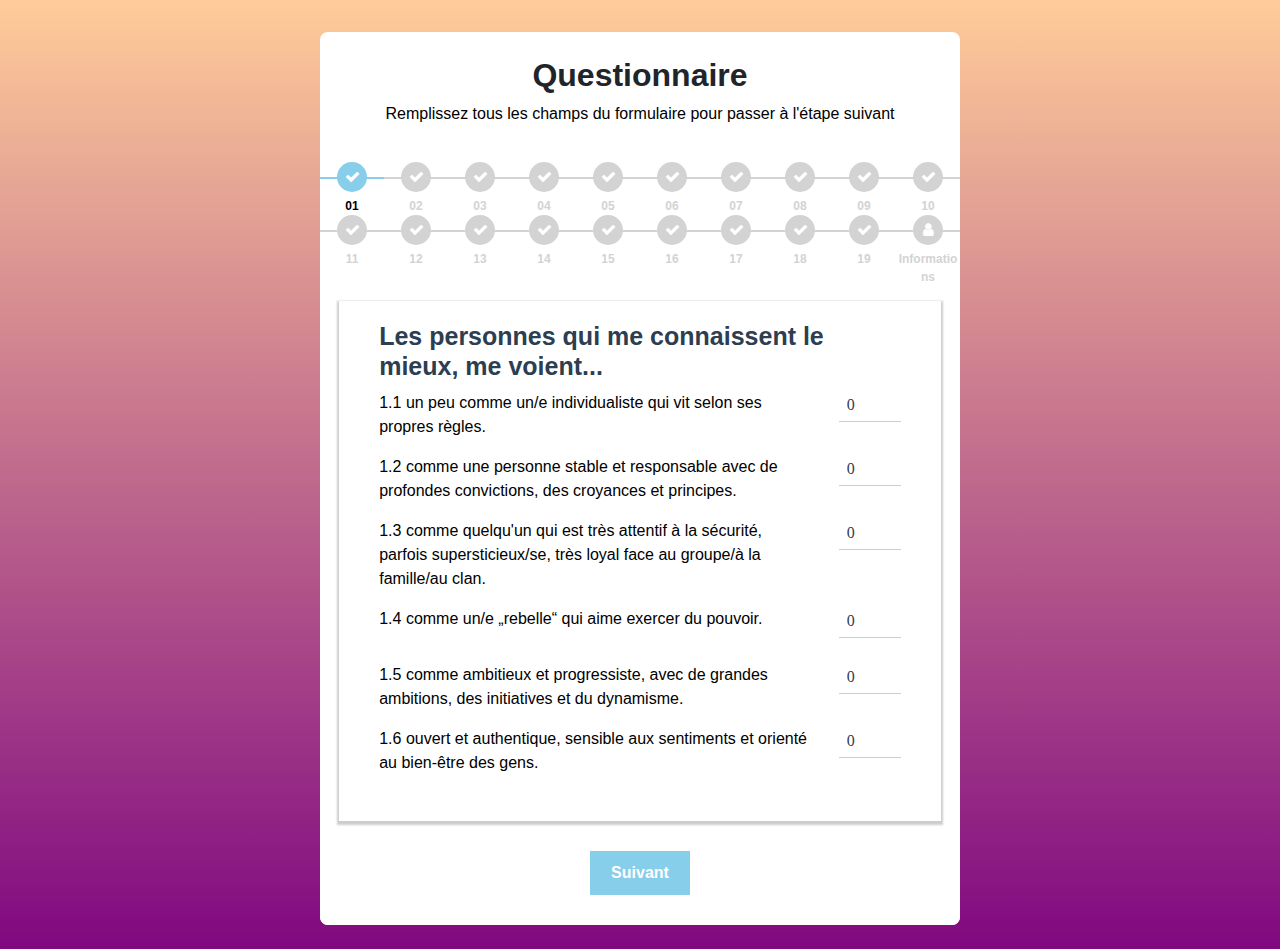
==== commit 6acaa745: "Mise a jour code du formulaire + code CSS + code JS avec validation de tous les champs" ====
--- a/index.html
+++ b/index.html
@@ -6,11 +6,6 @@
     <link rel="stylesheet" href="https://maxcdn.bootstrapcdn.com/bootstrap/4.3.1/css/bootstrap.min.css">
     <link rel="stylesheet" href="https://cdnjs.cloudflare.com/ajax/libs/font-awesome/4.0.3/css/font-awesome.css">
     <link rel="stylesheet" href="./css/style.css">
-
-
-
-
-
 </head>
 <body>
 <!-- MultiStep Form -->
@@ -25,90 +20,85 @@
                         <form id="msform" method="post">
                             <!-- progressbar -->
                             <ul id="progressbar">
-                                <li class="active" id="confirm3"><strong>01</strong></li>
-                                <li id="confirm3"><strong>02</strong></li>
-                                <li id="confirm3"><strong>03</strong></li>
-                                <li id="confirm3"><strong>04</strong></li>
-                                <li id="confirm3"><strong>05</strong></li>
-                                <li id="confirm3"><strong>06</strong></li>
-                                <li id="confirm3"><strong>07</strong></li>
-                                <li id="confirm3"><strong>08</strong></li>
-                                <li id="confirm3"><strong>09</strong></li>
-                                <li id="confirm3"><strong>10</strong></li>
-                                <li id="confirm3"><strong>11</strong></li>
-                                <li id="confirm3"><strong>12</strong></li>
-                                <li id="confirm3"><strong>13</strong></li>
-                                <li id="confirm3"><strong>14</strong></li>
-                                <li id="confirm3"><strong>15</strong></li>
-                                <li id="confirm3"><strong>16</strong></li>
-                                <li id="confirm3"><strong>17</strong></li>
-                                <li id="confirm3"><strong>18</strong></li>
-                                <li id="confirm3"><strong>19</strong></li>
+                                <li class="active" id="confirm"><strong>01</strong></li>
+                                <li id="confirm"><strong>02</strong></li>
+                                <li id="confirm"><strong>03</strong></li>
+                                <li id="confirm"><strong>04</strong></li>
+                                <li id="confirm"><strong>05</strong></li>
+                                <li id="confirm"><strong>06</strong></li>
+                                <li id="confirm"><strong>07</strong></li>
+                                <li id="confirm"><strong>08</strong></li>
+                                <li id="confirm"><strong>09</strong></li>
+                                <li id="confirm"><strong>10</strong></li>
+                                <li id="confirm"><strong>11</strong></li>
+                                <li id="confirm"><strong>12</strong></li>
+                                <li id="confirm"><strong>13</strong></li>
+                                <li id="confirm"><strong>14</strong></li>
+                                <li id="confirm"><strong>15</strong></li>
+                                <li id="confirm"><strong>16</strong></li>
+                                <li id="confirm"><strong>17</strong></li>
+                                <li id="confirm"><strong>18</strong></li>
+                                <li id="confirm"><strong>19</strong></li>
                                 <li id="personal"><strong>Informations</strong></li>
-
                             </ul> <!-- fieldsets -->
+
                             <!-- question 01 -->
                             <fieldset>
                                 <div class="form-card">
-                                    <div class="row">
-                                        <div class="col-md-12">
-                                            <h2  class="fs-title">Les personnes qui me connaissent le mieux, me voient...</h2>
-                                        </div>
-                                        <div id="result"></div>
-                                    </div>
-
-
-                                    <div class="row">
-                                        <div class="col-md-11">
-                                            <li class="fs-anwsers">un peu comme un/e individualiste qui vit selon ses propres règles.</li>
-                                        </div>
-                                        <div class="col-md-1">
-                                            <input type="number" value=0 min="0" max="8" name="11" />
-                                        </div>
-                                    </div>
-
-                                    <div class="row">
-                                        <div class="col-md-11">
-                                            <li>comme une personne stable et responsable avec de profondes convictions, des croyances et principes.</li>
-                                        </div>
-                                        <div class="col-md-1">
-                                            <input type="number" value=0 min="0" max="8" name="12" />
-                                        </div>
-                                    </div>
-
-                                    <div class="row">
-                                        <div class="col-md-11">
-                                            <li>comme quelqu'un qui est très attentif à la sécurité, parfois supersticieux/se, très loyal face au groupe/à la famille/au clan.</li>
-                                        </div>
-                                        <div class="col-md-1">
-                                            <input type="number" value=0 min="0" max="8" name="13" />
-                                        </div>
-                                    </div>
-
-                                    <div class="row">
-                                        <div class="col-md-11">
-                                            <li>comme un/e „rebelle“ qui aime exercer du pouvoir.</li>
-                                        </div>
-                                        <div class="col-md-1">
-                                            <input type="number" value=0 min="0" max="8" name="14" />
-                                        </div>
-                                    </div>
-
-                                    <div class="row">
-                                        <div class="col-md-11">
-                                            <li>comme ambitieux et progressiste, avec de grandes ambitions, des initiatives et du dynamisme.</li>
-                                        </div>
-                                        <div class="col-md-1">
-                                            <input type="number" value=0 min="0" max="8" name="15" />
-                                        </div>
-                                    </div>
-
-                                    <div class="row">
-                                        <div class="col-md-11">
-                                            <li>ouvert et authentique, sensible aux sentiments et orienté au bien-être des gens.</li>
-                                        </div>
-                                        <div class="col-md-1">
-                                            <input type="number" value=0 min="0" max="8" name="16" />
+
+                                    <h2 class="fs-title">Les personnes qui me connaissent le mieux, me voient...</h2>
+
+                                    <div class="row">
+                                        <div class="col-md-10 mx-0">
+                                            <p>1.1  un peu comme un/e individualiste qui vit selon ses propres règles.</p>
+                                        </div>
+                                        <div class="col-md-2 mx-0">
+                                            <input type="number" value=0 min="0" max="8"  required  name="11" />
+                                        </div>
+                                    </div>
+
+                                    <div class="row">
+                                        <div class="col-md-10 mx-0">
+                                            <p>1.2  comme une personne stable et responsable avec de profondes convictions, des croyances et principes.</p>
+                                        </div>
+                                        <div class="col-md-2 mx-0">
+                                            <input type="number" value=0 min="0" max="8"  required  name="12" />
+                                        </div>
+                                    </div>
+
+                                    <div class="row">
+                                        <div class="col-md-10 mx-0">
+                                            <p>1.3  comme quelqu'un qui est très attentif à la sécurité, parfois supersticieux/se, très loyal face au groupe/à la famille/au clan.</p>
+                                        </div>
+                                        <div class="col-md-2 mx-0">
+                                            <input type="number" value=0 min="0" max="8"  required  name="13" />
+                                        </div>
+                                    </div>
+
+                                    <div class="row">
+                                        <div class="col-md-10 mx-0">
+                                            <p>1.4  comme un/e „rebelle“ qui aime exercer du pouvoir.</p>
+                                        </div>
+                                        <div class="col-md-2 mx-0">
+                                            <input type="number" value=0 min="0" max="8"  required  name="14" />
+                                        </div>
+                                    </div>
+
+                                    <div class="row">
+                                        <div class="col-md-10 mx-0">
+                                            <p>1.5  comme ambitieux et progressiste, avec de grandes ambitions, des initiatives et du dynamisme.</p>
+                                        </div>
+                                        <div class="col-md-2 mx-0">
+                                            <input type="number" value=0 min="0" max="8"  required  name="15" />
+                                        </div>
+                                    </div>
+
+                                    <div class="row">
+                                        <div class="col-md-10 mx-0">
+                                            <p>1.6  ouvert et authentique, sensible aux sentiments et orienté au bien-être des gens.</p>
+                                        </div>
+                                        <div class="col-md-2 mx-0">
+                                            <input type="number" value=0 min="0" max="8"  required  name="16" />
                                         </div>
                                     </div>
 
@@ -118,64 +108,60 @@
                             <!-- question 02 -->
                             <fieldset>
                                 <div class="form-card">
-                                    <div class="row">
-                                        <div class="col-md-12">
-                                            <h2  class="fs-title"></h2>
-                                        </div>
-                                    </div>
-
-
-                                    <div class="row">
-                                        <div class="col-md-11">
-                                            <li class="fs-anwsers"></li>
-                                        </div>
-                                        <div class="col-md-1">
-                                            <input type="number" value=0 min="0" max="8" name="21" />
-                                        </div>
-                                    </div>
-
-                                    <div class="row">
-                                        <div class="col-md-11">
-                                            <li></li>
-                                        </div>
-                                        <div class="col-md-1">
-                                            <input type="number" value=0 min="0" max="8" name="22" />
-                                        </div>
-                                    </div>
-
-                                    <div class="row">
-                                        <div class="col-md-11">
-                                            <li></li>
-                                        </div>
-                                        <div class="col-md-1">
-                                            <input type="number" value=0 min="0" max="8" name="23" />
-                                        </div>
-                                    </div>
-
-                                    <div class="row">
-                                        <div class="col-md-11">
-                                            <li></li>
-                                        </div>
-                                        <div class="col-md-1">
-                                            <input type="number" value=0 min="0" max="8" name="24" />
-                                        </div>
-                                    </div>
-
-                                    <div class="row">
-                                        <div class="col-md-11">
-                                            <li></li>
-                                        </div>
-                                        <div class="col-md-1">
-                                            <input type="number" value=0 min="0" max="8" name="25" />
-                                        </div>
-                                    </div>
-
-                                    <div class="row">
-                                        <div class="col-md-11">
-                                            <li></li>
-                                        </div>
-                                        <div class="col-md-1">
-                                            <input type="number" value=0 min="0" max="8" name="26" />
+
+                                    <h2 class="fs-title">J'aime un travail qui...</h2>
+
+                                    <div class="row">
+                                        <div class="col-md-10 mx-0">
+                                            <p>2.1  me procure une grande de sécurité dans un groupe solide et avec des collaborateurs comme moi.</p>
+                                        </div>
+                                        <div class="col-md-2 mx-0">
+                                            <input type="number" value=0 min="0" max="8"  required  name="21" />
+                                        </div>
+                                    </div>
+
+                                    <div class="row">
+                                        <div class="col-md-10 mx-0">
+                                            <p>2.2  me propose beaucoup d'action et des possibilités de faire rapidement beaucoup de profit.</p>
+                                        </div>
+                                        <div class="col-md-2 mx-0">
+                                            <input type="number" value=0 min="0" max="8"  required  name="22" />
+                                        </div>
+                                    </div>
+
+                                    <div class="row">
+                                        <div class="col-md-10 mx-0">
+                                            <p>2.3  m'assure une grande stabilité avec un travail correct et une reconnaissance pour ma loyauté et fiabilité.</p>
+                                        </div>
+                                        <div class="col-md-2 mx-0">
+                                            <input type="number" value=0 min="0" max="8"  required  name="23" />
+                                        </div>
+                                    </div>
+
+                                    <div class="row">
+                                        <div class="col-md-10 mx-0">
+                                            <p>2.4  m'offre de bonnes possibilités d'avancer et où la rémunération est orientée aux performances et au succès.</p>
+                                        </div>
+                                        <div class="col-md-2 mx-0">
+                                            <input type="number" value=0 min="0" max="8"  required  name="24" />
+                                        </div>
+                                    </div>
+
+                                    <div class="row">
+                                        <div class="col-md-10 mx-0">
+                                            <p>2.5  me permet de bien répondre aux besoins humains et aux relations sociales.</p>
+                                        </div>
+                                        <div class="col-md-2 mx-0">
+                                            <input type="number" value=0 min="0" max="8"  required  name="25" />
+                                        </div>
+                                    </div>
+
+                                    <div class="row">
+                                        <div class="col-md-10 mx-0">
+                                            <p>2.6  me laisse une grande liberté de faire les choses qui m'intéressent et selon mes règles.</p>
+                                        </div>
+                                        <div class="col-md-2 mx-0">
+                                            <input type="number" value=0 min="0" max="8"  required  name="26" />
                                         </div>
                                     </div>
 
@@ -186,63 +172,59 @@
                             <!-- question 03 -->
                             <fieldset>
                                 <div class="form-card">
-                                    <div class="row">
-                                        <div class="col-md-12">
-                                            <h2  class="fs-title"></h2>
-                                        </div>
-                                    </div>
-
-
-                                    <div class="row">
-                                        <div class="col-md-11">
-                                            <li class="fs-anwsers"></li>
-                                        </div>
-                                        <div class="col-md-1">
+
+                                    <h2 class="fs-title">Je peux le mieux être géré/e lorsque...</h2>
+
+                                    <div class="row">
+                                        <div class="col-md-10 mx-0">
+                                            <p>3.1  je conserve le contrôle de mon destin et que j'ai des défis qui correspondent à mes compétences.</p>
+                                        </div>
+                                        <div class="col-md-2 mx-0">
                                             <input type="number" value=0 min="0" max="8" name="31" />
                                         </div>
                                     </div>
 
                                     <div class="row">
-                                        <div class="col-md-11">
-                                            <li></li>
-                                        </div>
-                                        <div class="col-md-1">
+                                        <div class="col-md-10 mx-0">
+                                            <p>3.2  je peux avoir un chef qui a du pouvoir, mais qui ne m'énerve pas et n'est pas sur mon dos.</p>
+                                        </div>
+                                        <div class="col-md-2 mx-0">
                                             <input type="number" value=0 min="0" max="8" name="32" />
                                         </div>
                                     </div>
 
                                     <div class="row">
-                                        <div class="col-md-11">
-                                            <li></li>
-                                        </div>
-                                        <div class="col-md-1">
+                                        <div class="col-md-10 mx-0">
+                                            <p>3.3  je fais partie d'un système de management qui est juste, logique et qui observe les règles.</p>
+                                        </div>
+                                        <div class="col-md-2 mx-0">
                                             <input type="number" value=0 min="0" max="8" name="33" />
                                         </div>
                                     </div>
 
                                     <div class="row">
-                                        <div class="col-md-11">
-                                            <li></li>
-                                        </div>
-                                        <div class="col-md-1">
+                                        <div class="col-md-10 mx-0">
+                                            <p>3.4  j'ai un chef qui s'intéresse personnellement à moi et qui conserve la direction.</p>
+                                        </div>
+                                        <div class="col-md-2 mx-0">
                                             <input type="number" value=0 min="0" max="8" name="34" />
                                         </div>
                                     </div>
 
                                     <div class="row">
-                                        <div class="col-md-11">
-                                            <li></li>
-                                        </div>
-                                        <div class="col-md-1">
+                                        <div class="col-md-10 mx-0">
+                                            <p>3.5  je travaille dans une atmosphère qui tient compte des besoins de tous.</p>
+                                        </div>
+                                        <div class="col-md-2 mx-0">
                                             <input type="number" value=0 min="0" max="8" name="35" />
                                         </div>
                                     </div>
 
                                     <div class="row">
-                                        <div class="col-md-11">
-                                            <li></li>
-                                        </div>
-                                        <div class="col-md-1">
+                                        <div class="col-md-10 mx-0">
+                                            <p>3.6  je reçois les informations dont j'ai besoin et que j'ai la liberté de faire mon travail tel que je veux.</p>
+                                        </div>
+                                        <div class="col-md-2 mx-0">
                                             <input type="number" value=0 min="0" max="8" name="36" />
                                         </div>
                                     </div>
@@ -250,67 +232,62 @@
                                 </div> <button type="button" name="previous" class="previous action-button-previous">Précédent</button> <button type="button" name="next" class="next action-button">Suivant</button>
                             </fieldset>
 
-
                             <!-- question 04 -->
                             <fieldset>
                                 <div class="form-card">
-                                    <div class="row">
-                                        <div class="col-md-12">
-                                            <h2  class="fs-title"></h2>
-                                        </div>
-                                    </div>
-
-
-                                    <div class="row">
-                                        <div class="col-md-11">
-                                            <li class="fs-anwsers"></li>
-                                        </div>
-                                        <div class="col-md-1">
+
+                                    <h2 class="fs-title">Je préfère travailler pour une organisation qui... </h2>
+
+                                    <div class="row">
+                                        <div class="col-md-10 mx-0">
+                                            <p>4.1  est bien organisée et qui reconnaît la cohérence, la loyauté et le dévouement.</p>
+                                        </div>
+                                        <div class="col-md-2 mx-0">
                                             <input type="number" value=0 min="0" max="8" name="41" />
                                         </div>
                                     </div>
 
                                     <div class="row">
-                                        <div class="col-md-11">
-                                            <li></li>
-                                        </div>
-                                        <div class="col-md-1">
+                                        <div class="col-md-10 mx-0">
+                                            <p>4.2  reconnaît le caractère unique de chacun, sans juger.</p>
+                                        </div>
+                                        <div class="col-md-2 mx-0">
                                             <input type="number" value=0 min="0" max="8" name="42" />
                                         </div>
                                     </div>
 
                                     <div class="row">
-                                        <div class="col-md-11">
-                                            <li></li>
-                                        </div>
-                                        <div class="col-md-1">
+                                        <div class="col-md-10 mx-0">
+                                            <p>4.3  m'offre de l'action et de l'aventure, me paye bien et me laisse tranquille.</p>
+                                        </div>
+                                        <div class="col-md-2 mx-0">
                                             <input type="number" value=0 min="0" max="8" name="43" />
                                         </div>
                                     </div>
 
                                     <div class="row">
-                                        <div class="col-md-11">
-                                            <li></li>
-                                        </div>
-                                        <div class="col-md-1">
+                                        <div class="col-md-10 mx-0">
+                                            <p>4.4  tient compte des besoins, des sentiments et du bien-être des employés et des clients.</p>
+                                        </div>
+                                        <div class="col-md-2 mx-0">
                                             <input type="number" value=0 min="0" max="8" name="44" />
                                         </div>
                                     </div>
 
                                     <div class="row">
-                                        <div class="col-md-11">
-                                            <li></li>
-                                        </div>
-                                        <div class="col-md-1">
+                                        <div class="col-md-10 mx-0">
+                                            <p>4.5  crée une atmosphère familiale protectrice et sûre au sein de laquelle je ne me vois pas en danger.</p>
+                                        </div>
+                                        <div class="col-md-2 mx-0">
                                             <input type="number" value=0 min="0" max="8" name="45" />
                                         </div>
                                     </div>
 
                                     <div class="row">
-                                        <div class="col-md-11">
-                                            <li></li>
-                                        </div>
-                                        <div class="col-md-1">
+                                        <div class="col-md-10 mx-0">
+                                            <p>4.6  crée les possibilités et les incitations pour gravir les échelons de la carrière professionnelle afin d'obtenir d'autres incitations.</p>
+                                        </div>
+                                        <div class="col-md-2 mx-0">
                                             <input type="number" value=0 min="0" max="8" name="46" />
                                         </div>
                                     </div>
@@ -318,67 +295,62 @@
                                 </div> <button type="button" name="previous" class="previous action-button-previous">Précédent</button> <button type="button" name="next" class="next action-button">Suivant</button>
                             </fieldset>
 
-
                             <!-- question 05 -->
                             <fieldset>
                                 <div class="form-card">
-                                    <div class="row">
-                                        <div class="col-md-12">
-                                            <h2  class="fs-title"></h2>
-                                        </div>
-                                    </div>
-
-
-                                    <div class="row">
-                                        <div class="col-md-11">
-                                            <li class="fs-anwsers"></li>
-                                        </div>
-                                        <div class="col-md-1">
+
+                                    <h2 class="fs-title">Notre pays fonctionne le mieux quand...</h2>
+
+                                    <div class="row">
+                                        <div class="col-md-10 mx-0">
+                                            <p>5.1 nous comprenons notre interdépendance au sein de la communauté globale et si nous utilisons et consommons moins, de sorte que la vie sur terre peut perdurer.</p>
+                                        </div>
+                                        <div class="col-md-2 mx-0">
                                             <input type="number" value=0 min="0" max="8" name="51" />
                                         </div>
                                     </div>
 
                                     <div class="row">
-                                        <div class="col-md-11">
-                                            <li></li>
-                                        </div>
-                                        <div class="col-md-1">
+                                        <div class="col-md-10 mx-0">
+                                            <p>5.2 nous sommes conscients des besoins de tous les êtres humains et que nous plaçons leur bien-être au-dessus de tout.</p>
+                                        </div>
+                                        <div class="col-md-2 mx-0">
                                             <input type="number" value=0 min="0" max="8" name="52" />
                                         </div>
                                     </div>
 
                                     <div class="row">
-                                        <div class="col-md-11">
-                                            <li></li>
-                                        </div>
-                                        <div class="col-md-1">
+                                        <div class="col-md-10 mx-0">
+                                            <p>5.3 nous développons notre potentiel en tant que nation, renforçons nos niches concurrentielles et quand nous nous attaquons à nos problèmes à venir.</p>
+                                        </div>
+                                        <div class="col-md-2 mx-0">
                                             <input type="number" value=0 min="0" max="8" name="53" />
                                         </div>
                                     </div>
 
                                     <div class="row">
-                                        <div class="col-md-11">
-                                            <li></li>
-                                        </div>
-                                        <div class="col-md-1">
+                                        <div class="col-md-10 mx-0">
+                                            <p>5.4 nous sommes protégés par des dirigeants forts qui nous inspirent et qui dirigent nos besoins au travers de temps difficiles.</p>
+                                        </div>
+                                        <div class="col-md-2 mx-0">
                                             <input type="number" value=0 min="0" max="8" name="54" />
                                         </div>
                                     </div>
 
                                     <div class="row">
-                                        <div class="col-md-11">
-                                            <li></li>
-                                        </div>
-                                        <div class="col-md-1">
+                                        <div class="col-md-10 mx-0">
+                                            <p>5.5 nous n'enlevons rien à personne, que nous nous assumons nous-mêmes et que nous prenons ce que nous voulons quand nous le voulons.</p>
+                                        </div>
+                                        <div class="col-md-2 mx-0">
                                             <input type="number" value=0 min="0" max="8" name="55" />
                                         </div>
                                     </div>
 
                                     <div class="row">
-                                        <div class="col-md-11">
-                                            <li></li>
-                                        </div>
-                                        <div class="col-md-1">
+                                        <div class="col-md-10 mx-0">
+                                            <p>5.6 nous continuons à faire ce qui nous a rendus grands en tant que nation, quand nous défendons nos principes de base et que nous vivons d'une manière décente, juste et conforme à la loi.</p>
+                                        </div>
+                                        <div class="col-md-2 mx-0">
                                             <input type="number" value=0 min="0" max="8" name="56" />
                                         </div>
                                     </div>
@@ -386,67 +358,62 @@
                                 </div> <button type="button" name="previous" class="previous action-button-previous">Précédent</button> <button type="button" name="next" class="next action-button">Suivant</button>
                             </fieldset>
 
-
                             <!-- question 06 -->
                             <fieldset>
                                 <div class="form-card">
-                                    <div class="row">
-                                        <div class="col-md-12">
-                                            <h2  class="fs-title"></h2>
-                                        </div>
-                                    </div>
-
-
-                                    <div class="row">
-                                        <div class="col-md-11">
-                                            <li class="fs-anwsers"></li>
-                                        </div>
-                                        <div class="col-md-1">
+
+                                    <h2 class="fs-title">Les lois, règles et règlementations sont...</h2>
+
+                                    <div class="row">
+                                        <div class="col-md-10 mx-0">
+                                            <p>6.1- nécessaires, mais nous ne pouvons faire des progrès que si nous pouvons les déformer un peu.</p>
+                                        </div>
+                                        <div class="col-md-2 mx-0">
                                             <input type="number" value=0 min="0" max="8" name="61" />
                                         </div>
                                     </div>
 
                                     <div class="row">
-                                        <div class="col-md-11">
-                                            <li></li>
-                                        </div>
-                                        <div class="col-md-1">
+                                        <div class="col-md-10 mx-0">
+                                            <p>6.2- absolument vitales afin d'arriver à la stabilité, la discipline et l'ordre.</p>
+                                        </div>
+                                        <div class="col-md-2 mx-0">
                                             <input type="number" value=0 min="0" max="8" name="62" />
                                         </div>
                                     </div>
 
                                     <div class="row">
-                                        <div class="col-md-11">
-                                            <li></li>
-                                        </div>
-                                        <div class="col-md-1">
+                                        <div class="col-md-10 mx-0">
+                                            <p>6.3- en général là pour protéger les intérês égoïstes des uns et de punir nous autres.</p>
+                                        </div>
+                                        <div class="col-md-2 mx-0">
                                             <input type="number" value=0 min="0" max="8" name="63" />
                                         </div>
                                     </div>
 
                                     <div class="row">
-                                        <div class="col-md-11">
-                                            <li></li>
-                                        </div>
-                                        <div class="col-md-1">
+                                        <div class="col-md-10 mx-0">
+                                            <p>6.4- des lignes directrices fonctionnelles qui en appellent à la responsabilisation personnelle.</p>
+                                        </div>
+                                        <div class="col-md-2 mx-0">
                                             <input type="number" value=0 min="0" max="8" name="64" />
                                         </div>
                                     </div>
 
                                     <div class="row">
-                                        <div class="col-md-11">
-                                            <li></li>
-                                        </div>
-                                        <div class="col-md-1">
+                                        <div class="col-md-10 mx-0">
+                                            <p>6.5 protectrices pour ceux qui ont des difficultés et qui disent à nous autres ce que l'on attend de nous.</p>
+                                        </div>
+                                        <div class="col-md-2 mx-0">
                                             <input type="number" value=0 min="0" max="8" name="65" />
                                         </div>
                                     </div>
 
                                     <div class="row">
-                                        <div class="col-md-11">
-                                            <li></li>
-                                        </div>
-                                        <div class="col-md-1">
+                                        <div class="col-md-10 mx-0">
+                                            <p>6.6- utiles lorsqu'elles servent tout le monde et qu'elles sont mises en application de manière humaine.</p>
+                                        </div>
+                                        <div class="col-md-2 mx-0">
                                             <input type="number" value=0 min="0" max="8" name="66" />
                                         </div>
                                     </div>
@@ -454,67 +421,62 @@
                                 </div> <button type="button" name="previous" class="previous action-button-previous">Précédent</button> <button type="button" name="next" class="next action-button">Suivant</button>
                             </fieldset>
 
-
                             <!-- question 07 -->
                             <fieldset>
                                 <div class="form-card">
-                                    <div class="row">
-                                        <div class="col-md-12">
-                                            <h2  class="fs-title"></h2>
-                                        </div>
-                                    </div>
-
-
-                                    <div class="row">
-                                        <div class="col-md-11">
-                                            <li class="fs-anwsers"></li>
-                                        </div>
-                                        <div class="col-md-1">
+
+                                    <h2 class="fs-title">Le meilleur moyen pour moi d'arriver à maîtriser ma vie, c'est...</h2>
+
+                                    <div class="row">
+                                        <div class="col-md-10 mx-0">
+                                            <p>7.1 lorsque j'arrive à me joindre à une personne où un groupe qui s'occupe de moi.</p>
+                                        </div>
+                                        <div class="col-md-2 mx-0">
                                             <input type="number" value=0 min="0" max="8" name="71" />
                                         </div>
                                     </div>
 
                                     <div class="row">
-                                        <div class="col-md-11">
-                                            <li></li>
-                                        </div>
-                                        <div class="col-md-1">
+                                        <div class="col-md-10 mx-0">
+                                            <p>7.2 d'être suffisamment fort pour m'occuper de moi-même de sorte que je peux obtenir ce que je veux.</p>
+                                        </div>
+                                        <div class="col-md-2 mx-0">
                                             <input type="number" value=0 min="0" max="8" name="72" />
                                         </div>
                                     </div>
 
                                     <div class="row">
-                                        <div class="col-md-11">
-                                            <li></li>
-                                        </div>
-                                        <div class="col-md-1">
+                                        <div class="col-md-10 mx-0">
+                                            <p>7.3 lorsque je peux vivre mes convictions et faire ce qui est juste afin d'obtenir la reconnaissance ultime.</p>
+                                        </div>
+                                        <div class="col-md-2 mx-0">
                                             <input type="number" value=0 min="0" max="8" name="73" />
                                         </div>
                                     </div>
 
                                     <div class="row">
-                                        <div class="col-md-11">
-                                            <li></li>
-                                        </div>
-                                        <div class="col-md-1">
+                                        <div class="col-md-10 mx-0">
+                                            <p>7.4 d'apprendre à négocier avec le monde afin de profiter au maximum de la vie.</p>
+                                        </div>
+                                        <div class="col-md-2 mx-0">
                                             <input type="number" value=0 min="0" max="8" name="74" />
                                         </div>
                                     </div>
 
                                     <div class="row">
-                                        <div class="col-md-11">
-                                            <li></li>
-                                        </div>
-                                        <div class="col-md-1">
+                                        <div class="col-md-10 mx-0">
+                                            <p>7.5 de rechercher la paix en mon for intérieur et dans la vie intérieure des autres.</p>
+                                        </div>
+                                        <div class="col-md-2 mx-0">
                                             <input type="number" value=0 min="0" max="8" name="75" />
                                         </div>
                                     </div>
 
                                     <div class="row">
-                                        <div class="col-md-11">
-                                            <li></li>
-                                        </div>
-                                        <div class="col-md-1">
+                                        <div class="col-md-10 mx-0">
+                                            <p>7.6 d'éviter d'être sous pression, commandé et dépendant de la technologie dans la mesure où je reconnais l'inéluctabilité de la manière naturelle.</p>
+                                        </div>
+                                        <div class="col-md-2 mx-0">
                                             <input type="number" value=0 min="0" max="8" name="76" />
                                         </div>
                                     </div>
@@ -522,67 +484,62 @@
                                 </div> <button type="button" name="previous" class="previous action-button-previous">Précédent</button> <button type="button" name="next" class="next action-button">Suivant</button>
                             </fieldset>
 
-
                             <!-- question 08 -->
                             <fieldset>
                                 <div class="form-card">
-                                    <div class="row">
-                                        <div class="col-md-12">
-                                            <h2  class="fs-title"></h2>
-                                        </div>
-                                    </div>
-
-
-                                    <div class="row">
-                                        <div class="col-md-11">
-                                            <li class="fs-anwsers"></li>
-                                        </div>
-                                        <div class="col-md-1">
+
+                                    <h2 class="fs-title">Différentes personnes voient la vie de différentes manières. Pour moi, la "vie" c'est...</h2>
+
+                                    <div class="row">
+                                        <div class="col-md-10 mx-0">
+                                            <p>8.1 une expérience au travers de laquelle un individu apprend ce que c'est que d'être un être humain et prend conscience de l'humanité des autres.</p>
+                                        </div>
+                                        <div class="col-md-2 mx-0">
                                             <input type="number" value=0 min="0" max="8" name="81" />
                                         </div>
                                     </div>
 
                                     <div class="row">
-                                        <div class="col-md-11">
-                                            <li></li>
-                                        </div>
-                                        <div class="col-md-1">
+                                        <div class="col-md-10 mx-0">
+                                            <p>8.2 un peu d'angoisse et de mystère, mais je m'y sens bien lorsque je suis en sécurité.</p>
+                                        </div>
+                                        <div class="col-md-2 mx-0">
                                             <input type="number" value=0 min="0" max="8" name="82" />
                                         </div>
                                     </div>
 
                                     <div class="row">
-                                        <div class="col-md-11">
-                                            <li></li>
-                                        </div>
-                                        <div class="col-md-1">
+                                        <div class="col-md-10 mx-0">
+                                            <p>8.3 une synthèse de personnes, de nature et d'évènements qui se retrouvent dans une atmosphère de diversité et d'inéluctabilité de la nature.</p>
+                                        </div>
+                                        <div class="col-md-2 mx-0">
                                             <input type="number" value=0 min="0" max="8" name="83" />
                                         </div>
                                     </div>
 
                                     <div class="row">
-                                        <div class="col-md-11">
-                                            <li></li>
-                                        </div>
-                                        <div class="col-md-1">
+                                        <div class="col-md-10 mx-0">
+                                            <p>8.4 comme une jungle où seuls les plus forts survivent, et les plus puissants dominent.</p>
+                                        </div>
+                                        <div class="col-md-2 mx-0">
                                             <input type="number" value=0 min="0" max="8" name="84" />
                                         </div>
                                     </div>
 
                                     <div class="row">
-                                        <div class="col-md-11">
-                                            <li></li>
-                                        </div>
-                                        <div class="col-md-1">
+                                        <div class="col-md-10 mx-0">
+                                            <p>8.5 une foule de possibilités pour ceux qui acceptent de prendre des risques afin d'avancer et d'otenir la belle vie.</p>
+                                        </div>
+                                        <div class="col-md-2 mx-0">
                                             <input type="number" value=0 min="0" max="8" name="85" />
                                         </div>
                                     </div>
 
                                     <div class="row">
-                                        <div class="col-md-11">
-                                            <li></li>
-                                        </div>
-                                        <div class="col-md-1">
+                                        <div class="col-md-10 mx-0">
+                                            <p>8.6 une place ordonnée, contrôlée par quelques règles et lois basiques qui déterminent notre destin et nous montrent le bon chemin pour agir.</p>
+                                        </div>
+                                        <div class="col-md-2 mx-0">
                                             <input type="number" value=0 min="0" max="8" name="86" />
                                         </div>
                                     </div>
@@ -590,67 +547,62 @@
                                 </div> <button type="button" name="previous" class="previous action-button-previous">Précédent</button> <button type="button" name="next" class="next action-button">Suivant</button>
                             </fieldset>
 
-
                             <!-- question 09 -->
                             <fieldset>
                                 <div class="form-card">
-                                    <div class="row">
-                                        <div class="col-md-12">
-                                            <h2  class="fs-title"></h2>
-                                        </div>
-                                    </div>
-
-
-                                    <div class="row">
-                                        <div class="col-md-11">
-                                            <li class="fs-anwsers"></li>
-                                        </div>
-                                        <div class="col-md-1">
+
+                                    <h2 class="fs-title">Pour moi, l'argent est important car...</h2>
+
+                                    <div class="row">
+                                        <div class="col-md-10 mx-0">
+                                            <p>9.1 il me permet de couvrir les nécessités de base dont j'ai besoin afin de payer ma nourriture et mon loyer.</p>
+                                        </div>
+                                        <div class="col-md-2 mx-0">
                                             <input type="number" value=0 min="0" max="8" name="91" />
                                         </div>
                                     </div>
 
                                     <div class="row">
-                                        <div class="col-md-11">
-                                            <li></li>
-                                        </div>
-                                        <div class="col-md-1">
+                                        <div class="col-md-10 mx-0">
+                                            <p>9.2 il me permet d'acheter des choses qui me donnent l'impression</p>
+                                        </div>
+                                        <div class="col-md-2 mx-0">
                                             <input type="number" value=0 min="0" max="8" name="92" />
                                         </div>
                                     </div>
 
                                     <div class="row">
-                                        <div class="col-md-11">
-                                            <li></li>
-                                        </div>
-                                        <div class="col-md-1">
+                                        <div class="col-md-10 mx-0">
+                                            <p>9.3 il me permet d'avoir un niveau de vie décent et m'offre une sécurité pour l'avenir.</p>
+                                        </div>
+                                        <div class="col-md-2 mx-0">
                                             <input type="number" value=0 min="0" max="8" name="93" />
                                         </div>
                                     </div>
 
                                     <div class="row">
-                                        <div class="col-md-11">
-                                            <li></li>
-                                        </div>
-                                        <div class="col-md-1">
+                                        <div class="col-md-10 mx-0">
+                                            <p>9.4 il me permet d'être moi-même, authentique et de faire ce que je trouve intéressant.</p>
+                                        </div>
+                                        <div class="col-md-2 mx-0">
                                             <input type="number" value=0 min="0" max="8" name="94" />
                                         </div>
                                     </div>
 
                                     <div class="row">
-                                        <div class="col-md-11">
-                                            <li></li>
-                                        </div>
-                                        <div class="col-md-1">
+                                        <div class="col-md-10 mx-0">
+                                            <p>9.5 c'est un moyen qui permet de couvrir ses besoins et ceux des autres.</p>
+                                        </div>
+                                        <div class="col-md-2 mx-0">
                                             <input type="number" value=0 min="0" max="8" name="95" />
                                         </div>
                                     </div>
 
                                     <div class="row">
-                                        <div class="col-md-11">
-                                            <li></li>
-                                        </div>
-                                        <div class="col-md-1">
+                                        <div class="col-md-10 mx-0">
+                                            <p>9.6 il me montre que j'ai eu du succès et que je mérite de profiter des bonnes choses de la vie.</p>
+                                        </div>
+                                        <div class="col-md-2 mx-0">
                                             <input type="number" value=0 min="0" max="8" name="96" />
                                         </div>
                                     </div>
@@ -659,66 +611,63 @@
                             </fieldset>
 
 
+                            </fieldset>
                             <!-- question 10 -->
                             <fieldset>
                                 <div class="form-card">
-                                    <div class="row">
-                                        <div class="col-md-12">
-                                            <h2  class="fs-title"></h2>
-                                        </div>
-                                    </div>
-
-
-                                    <div class="row">
-                                        <div class="col-md-11">
-                                            <li class="fs-anwsers"></li>
-                                        </div>
-                                        <div class="col-md-1">
+
+                                    <h2 class="fs-title">Je prends mes décisions sur la base...</h2>
+
+                                    <div class="row">
+                                        <div class="col-md-10 mx-0">
+                                            <p>10.1- de l'influence de mes décisions sur le bien-être des autres.</p>
+                                        </div>
+                                        <div class="col-md-2 mx-0">
                                             <input type="number" value=0 min="0" max="8" name="101" />
                                         </div>
                                     </div>
 
                                     <div class="row">
-                                        <div class="col-md-11">
-                                            <li></li>
-                                        </div>
-                                        <div class="col-md-1">
+                                        <div class="col-md-10 mx-0">
+                                            <p>10.2- de ce qui est juste et correspond à nos règles et à notre façon de vivre.</p>
+                                        </div>
+                                        <div class="col-md-2 mx-0">
                                             <input type="number" value=0 min="0" max="8" name="102" />
                                         </div>
                                     </div>
 
                                     <div class="row">
-                                        <div class="col-md-11">
-                                            <li></li>
-                                        </div>
-                                        <div class="col-md-1">
+                                        <div class="col-md-10 mx-0">
+                                            <p>10.3 de ce que cela me permet – maintenant; si on ne le fait pas, quelqu'un d'autre le fera!</p>
+                                        </div>
+                                        <div class="col-md-2 mx-0">
                                             <input type="number" value=0 min="0" max="8" name="103" />
                                         </div>
                                     </div>
 
                                     <div class="row">
-                                        <div class="col-md-11">
-                                            <li></li>
-                                        </div>
-                                        <div class="col-md-1">
+                                        <div class="col-md-10 mx-0">
+                                            <p>10.4 de ce que cela m'apporte en terme de croissance matérielle et/ou de reconnaissance personnelle.</p>
+                                        </div>
+                                        <div class="col-md-2 mx-0">
                                             <input type="number" value=0 min="0" max="8" name="104" />
                                         </div>
                                     </div>
 
                                     <div class="row">
-                                        <div class="col-md-11">
-                                            <li></li>
-                                        </div>
-                                        <div class="col-md-1">
+                                        <div class="col-md-10 mx-0">
+                                            <p>10.5 de signes et prédictions favorables qui me sont donnés.</p>
+                                        </div>
+                                        <div class="col-md-2 mx-0">
                                             <input type="number" value=0 min="0" max="8" name="105" />
                                         </div>
                                     </div>
 
                                     <div class="row">
-                                        <div class="col-md-11">
-                                            <li></li>
-                                        </div>
-                                        <div class="col-md-1">
+                                        <div class="col-md-10 mx-0">
+                                            <p>10.6 de leur influence sur l'ensemble de notre système de vie – et sur la liberté fondamente de l'individu à simplement être.</p>
+                                        </div>
+                                        <div class="col-md-2 mx-0">
                                             <input type="number" value=0 min="0" max="8" name="106" />
                                         </div>
                                     </div>
@@ -730,63 +679,59 @@
                             <!-- question 11 -->
                             <fieldset>
                                 <div class="form-card">
-                                    <div class="row">
-                                        <div class="col-md-12">
-                                            <h2  class="fs-title"></h2>
-                                        </div>
-                                    </div>
-
-
-                                    <div class="row">
-                                        <div class="col-md-11">
-                                            <li class="fs-anwsers"></li>
-                                        </div>
-                                        <div class="col-md-1">
+
+                                    <h2 class="fs-title">Le mariage est:</h2>
+
+                                    <div class="row">
+                                        <div class="col-md-10 mx-0">
+                                            <p>11.1- l'union de deux personnes indépendantes, où chacun peut s'épanouir.</p>
+                                        </div>
+                                        <div class="col-md-2 mx-0">
                                             <input type="number" value=0 min="0" max="8" name="111" />
                                         </div>
                                     </div>
 
                                     <div class="row">
-                                        <div class="col-md-11">
-                                            <li></li>
-                                        </div>
-                                        <div class="col-md-1">
+                                        <div class="col-md-10 mx-0">
+                                            <p>11.2- des liens sacrés qui devraient être pris au sérieux.</p>
+                                        </div>
+                                        <div class="col-md-2 mx-0">
                                             <input type="number" value=0 min="0" max="8" name="112" />
                                         </div>
                                     </div>
 
                                     <div class="row">
-                                        <div class="col-md-11">
-                                            <li></li>
-                                        </div>
-                                        <div class="col-md-1">
+                                        <div class="col-md-10 mx-0">
+                                            <p>11.3- quelqu'un près de moi qui se charge des choses que je lui demande de faire.</p>
+                                        </div>
+                                        <div class="col-md-2 mx-0">
                                             <input type="number" value=0 min="0" max="8" name="113" />
                                         </div>
                                     </div>
 
                                     <div class="row">
-                                        <div class="col-md-11">
-                                            <li></li>
-                                        </div>
-                                        <div class="col-md-1">
+                                        <div class="col-md-10 mx-0">
+                                            <p>11.4- la présence de quelqu'un qui m'aime et qui s'occupe de moi.</p>
+                                        </div>
+                                        <div class="col-md-2 mx-0">
                                             <input type="number" value=0 min="0" max="8" name="114" />
                                         </div>
                                     </div>
 
                                     <div class="row">
-                                        <div class="col-md-11">
-                                            <li></li>
-                                        </div>
-                                        <div class="col-md-1">
+                                        <div class="col-md-10 mx-0">
+                                            <p>11.5- une relation intime entre deux personnes qui s'aiment et se respectent.</p>
+                                        </div>
+                                        <div class="col-md-2 mx-0">
                                             <input type="number" value=0 min="0" max="8" name="115" />
                                         </div>
                                     </div>
 
                                     <div class="row">
-                                        <div class="col-md-11">
-                                            <li></li>
-                                        </div>
-                                        <div class="col-md-1">
+                                        <div class="col-md-10 mx-0">
+                                            <p>11.6- une association de deux personnes qui contribuent à leur réussite matérielle.</p>
+                                        </div>
+                                        <div class="col-md-2 mx-0">
                                             <input type="number" value=0 min="0" max="8" name="116" />
                                         </div>
                                     </div>
@@ -798,63 +743,59 @@
                             <!-- question 12 -->
                             <fieldset>
                                 <div class="form-card">
-                                    <div class="row">
-                                        <div class="col-md-12">
-                                            <h2  class="fs-title"></h2>
-                                        </div>
-                                    </div>
-
-
-                                    <div class="row">
-                                        <div class="col-md-11">
-                                            <li class="fs-anwsers"></li>
-                                        </div>
-                                        <div class="col-md-1">
+
+                                    <h2 class="fs-title">Avoir une belle résidence et un beau mobilier:</h2>
+
+                                    <div class="row">
+                                        <div class="col-md-10 mx-0">
+                                            <p>12.1- est très agréable, toutefois c'est mon/ma partenaire qui en assume l'administration.</p>
+                                        </div>
+                                        <div class="col-md-2 mx-0">
                                             <input type="number" value=0 min="0" max="8" name="121" />
                                         </div>
                                     </div>
 
                                     <div class="row">
-                                        <div class="col-md-11">
-                                            <li></li>
-                                        </div>
-                                        <div class="col-md-1">
+                                        <div class="col-md-10 mx-0">
+                                            <p>12.2- ne vaut pas l'effort exigé et me restreint dans mes allées et venues.</p>
+                                        </div>
+                                        <div class="col-md-2 mx-0">
                                             <input type="number" value=0 min="0" max="8" name="122" />
                                         </div>
                                     </div>
 
                                     <div class="row">
-                                        <div class="col-md-11">
-                                            <li></li>
-                                        </div>
-                                        <div class="col-md-1">
+                                        <div class="col-md-10 mx-0">
+                                            <p>12.3- devrait être mérité et on devrait s'assurer d'en prendre soin.</p>
+                                        </div>
+                                        <div class="col-md-2 mx-0">
                                             <input type="number" value=0 min="0" max="8" name="123" />
                                         </div>
                                     </div>
 
                                     <div class="row">
-                                        <div class="col-md-11">
-                                            <li></li>
-                                        </div>
-                                        <div class="col-md-1">
+                                        <div class="col-md-10 mx-0">
+                                            <p>12.4- est le reflet de ma réussite et de mon statut social.</p>
+                                        </div>
+                                        <div class="col-md-2 mx-0">
                                             <input type="number" value=0 min="0" max="8" name="124" />
                                         </div>
                                     </div>
 
                                     <div class="row">
-                                        <div class="col-md-11">
-                                            <li></li>
-                                        </div>
-                                        <div class="col-md-1">
+                                        <div class="col-md-10 mx-0">
+                                            <p>12.5- devrait contribuer à créer un milieu chaleureux, partagé par la famille et les amis.</p>
+                                        </div>
+                                        <div class="col-md-2 mx-0">
                                             <input type="number" value=0 min="0" max="8" name="125" />
                                         </div>
                                     </div>
 
                                     <div class="row">
-                                        <div class="col-md-11">
-                                            <li></li>
-                                        </div>
-                                        <div class="col-md-1">
+                                        <div class="col-md-10 mx-0">
+                                            <p>12.6- est utile dans la mesure où cela n'accapare pas temps et argent au détriment d'activités intéressantes.</p>
+                                        </div>
+                                        <div class="col-md-2 mx-0">
                                             <input type="number" value=0 min="0" max="8" name="126" />
                                         </div>
                                     </div>
@@ -866,63 +807,59 @@
                             <!-- question 13 -->
                             <fieldset>
                                 <div class="form-card">
-                                    <div class="row">
-                                        <div class="col-md-12">
-                                            <h2  class="fs-title"></h2>
-                                        </div>
-                                    </div>
-
-
-                                    <div class="row">
-                                        <div class="col-md-11">
-                                            <li class="fs-anwsers"></li>
-                                        </div>
-                                        <div class="col-md-1">
+
+                                    <h2 class="fs-title">Le sexe est:</h2>
+
+                                    <div class="row">
+                                        <div class="col-md-10 mx-0">
+                                            <p>13.1- l'expression d'un amour et d'une entente mutuelle.</p>
+                                        </div>
+                                        <div class="col-md-2 mx-0">
                                             <input type="number" value=0 min="0" max="8" name="131" />
                                         </div>
                                     </div>
 
                                     <div class="row">
-                                        <div class="col-md-11">
-                                            <li></li>
-                                        </div>
-                                        <div class="col-md-1">
+                                        <div class="col-md-10 mx-0">
+                                            <p>13.2- l'union de deux personnes qui s'épanouissent pleinement et honnêtement.</p>
+                                        </div>
+                                        <div class="col-md-2 mx-0">
                                             <input type="number" value=0 min="0" max="8" name="132" />
                                         </div>
                                     </div>
 
                                     <div class="row">
-                                        <div class="col-md-11">
-                                            <li></li>
-                                        </div>
-                                        <div class="col-md-1">
+                                        <div class="col-md-10 mx-0">
+                                            <p>13.3- agréable pour moi, peu importe si l'autre l'apprécie ou pas.</p>
+                                        </div>
+                                        <div class="col-md-2 mx-0">
                                             <input type="number" value=0 min="0" max="8" name="133" />
                                         </div>
                                     </div>
 
                                     <div class="row">
-                                        <div class="col-md-11">
-                                            <li></li>
-                                        </div>
-                                        <div class="col-md-1">
+                                        <div class="col-md-10 mx-0">
+                                            <p>13.4- une grande responsabilité et se consume dans le cadre du mariage.</p>
+                                        </div>
+                                        <div class="col-md-2 mx-0">
                                             <input type="number" value=0 min="0" max="8" name="134" />
                                         </div>
                                     </div>
 
                                     <div class="row">
-                                        <div class="col-md-11">
-                                            <li></li>
-                                        </div>
-                                        <div class="col-md-1">
+                                        <div class="col-md-10 mx-0">
+                                            <p>13.5- une manière de plaire à l'autre personne qui est disponible le moment venu.</p>
+                                        </div>
+                                        <div class="col-md-2 mx-0">
                                             <input type="number" value=0 min="0" max="8" name="135" />
                                         </div>
                                     </div>
 
                                     <div class="row">
-                                        <div class="col-md-11">
-                                            <li></li>
-                                        </div>
-                                        <div class="col-md-1">
+                                        <div class="col-md-10 mx-0">
+                                            <p>13.6- une facette de la vie, un défi plus qu'un besoin physique.</p>
+                                        </div>
+                                        <div class="col-md-2 mx-0">
                                             <input type="number" value=0 min="0" max="8" name="136" />
                                         </div>
                                     </div>
@@ -934,63 +871,59 @@
                             <!-- question 14 -->
                             <fieldset>
                                 <div class="form-card">
-                                    <div class="row">
-                                        <div class="col-md-12">
-                                            <h2  class="fs-title"></h2>
-                                        </div>
-                                    </div>
-
-
-                                    <div class="row">
-                                        <div class="col-md-11">
-                                            <li class="fs-anwsers"></li>
-                                        </div>
-                                        <div class="col-md-1">
+
+                                    <h2 class="fs-title">Une famille devrait:</h2>
+
+                                    <div class="row">
+                                        <div class="col-md-10 mx-0">
+                                            <p>14.1- travailler ensemble en vue d'atteindre la réussite financière et matérielle.</p>
+                                        </div>
+                                        <div class="col-md-2 mx-0">
                                             <input type="number" value=0 min="0" max="8" name="141" />
                                         </div>
                                     </div>
 
                                     <div class="row">
-                                        <div class="col-md-11">
-                                            <li></li>
-                                        </div>
-                                        <div class="col-md-1">
+                                        <div class="col-md-10 mx-0">
+                                            <p>14.2- ne jamais m'empêcher de faire ce que je veux et quand je le veux.</p>
+                                        </div>
+                                        <div class="col-md-2 mx-0">
                                             <input type="number" value=0 min="0" max="8" name="142" />
                                         </div>
                                     </div>
 
                                     <div class="row">
-                                        <div class="col-md-11">
-                                            <li></li>
-                                        </div>
-                                        <div class="col-md-1">
+                                        <div class="col-md-10 mx-0">
+                                            <p>14.3- accomplir ce qu'on attend de chacun, cela dans le respect de l'autorité et de la tradition.</p>
+                                        </div>
+                                        <div class="col-md-2 mx-0">
                                             <input type="number" value=0 min="0" max="8" name="143" />
                                         </div>
                                     </div>
 
                                     <div class="row">
-                                        <div class="col-md-11">
-                                            <li></li>
-                                        </div>
-                                        <div class="col-md-1">
+                                        <div class="col-md-10 mx-0">
+                                            <p>14.4- être solidaire les uns des autres et croire que l'union fait la force.</p>
+                                        </div>
+                                        <div class="col-md-2 mx-0">
                                             <input type="number" value=0 min="0" max="8" name="144" />
                                         </div>
                                     </div>
 
                                     <div class="row">
-                                        <div class="col-md-11">
-                                            <li></li>
-                                        </div>
-                                        <div class="col-md-1">
+                                        <div class="col-md-10 mx-0">
+                                            <p>14.5- être une expérience partagée et accessible aux parents et aux amis.</p>
+                                        </div>
+                                        <div class="col-md-2 mx-0">
                                             <input type="number" value=0 min="0" max="8" name="145" />
                                         </div>
                                     </div>
 
                                     <div class="row">
-                                        <div class="col-md-11">
-                                            <li></li>
-                                        </div>
-                                        <div class="col-md-1">
+                                        <div class="col-md-10 mx-0">
+                                            <p>14.6- une cellule où chaque membre a la possibilité de grandir avec succès et ses échecs.</p>
+                                        </div>
+                                        <div class="col-md-2 mx-0">
                                             <input type="number" value=0 min="0" max="8" name="146" />
                                         </div>
                                     </div>
@@ -1002,63 +935,59 @@
                             <!-- question 15 -->
                             <fieldset>
                                 <div class="form-card">
-                                    <div class="row">
-                                        <div class="col-md-12">
-                                            <h2  class="fs-title"></h2>
-                                        </div>
-                                    </div>
-
-
-                                    <div class="row">
-                                        <div class="col-md-11">
-                                            <li class="fs-anwsers"></li>
-                                        </div>
-                                        <div class="col-md-1">
+
+                                    <h2 class="fs-title">Mes ami/e/s sont:</h2>
+
+                                    <div class="row">
+                                        <div class="col-md-10 mx-0">
+                                            <p>15.1- des êtres très proches qui expriment librement leurs émotions.</p>
+                                        </div>
+                                        <div class="col-md-2 mx-0">
                                             <input type="number" value=0 min="0" max="8" name="151" />
                                         </div>
                                     </div>
 
                                     <div class="row">
-                                        <div class="col-md-11">
-                                            <li></li>
-                                        </div>
-                                        <div class="col-md-1">
+                                        <div class="col-md-10 mx-0">
+                                            <p>15.2- des personnes qu'on voit à l'occasion et auxquelles on ne peut se fier.</p>
+                                        </div>
+                                        <div class="col-md-2 mx-0">
                                             <input type="number" value=0 min="0" max="8" name="152" />
                                         </div>
                                     </div>
 
                                     <div class="row">
-                                        <div class="col-md-11">
-                                            <li></li>
-                                        </div>
-                                        <div class="col-md-1">
+                                        <div class="col-md-10 mx-0">
+                                            <p>15.3- pour la plupart des amis de mon époux/épouse ou des personnes que j'ai connues à l'école.</p>
+                                        </div>
+                                        <div class="col-md-2 mx-0">
                                             <input type="number" value=0 min="0" max="8" name="153" />
                                         </div>
                                     </div>
 
                                     <div class="row">
-                                        <div class="col-md-11">
-                                            <li></li>
-                                        </div>
-                                        <div class="col-md-1">
+                                        <div class="col-md-10 mx-0">
+                                            <p>15.4- des personnes bien qui croient en moi.</p>
+                                        </div>
+                                        <div class="col-md-2 mx-0">
                                             <input type="number" value=0 min="0" max="8" name="154" />
                                         </div>
                                     </div>
 
                                     <div class="row">
-                                        <div class="col-md-11">
-                                            <li></li>
-                                        </div>
-                                        <div class="col-md-1">
+                                        <div class="col-md-10 mx-0">
+                                            <p>15.5- des personnes qui connaissent la réussite financière et dont j'apprécie les bienfaits.</p>
+                                        </div>
+                                        <div class="col-md-2 mx-0">
                                             <input type="number" value=0 min="0" max="8" name="155" />
                                         </div>
                                     </div>
 
                                     <div class="row">
-                                        <div class="col-md-11">
-                                            <li></li>
-                                        </div>
-                                        <div class="col-md-1">
+                                        <div class="col-md-10 mx-0">
+                                            <p>15.6- importants pour ce qu'ils sont et non pour ce qu'ils font pour moi ou pour ce qu'ils possèdent.</p>
+                                        </div>
+                                        <div class="col-md-2 mx-0">
                                             <input type="number" value=0 min="0" max="8" name="156" />
                                         </div>
                                     </div>
@@ -1070,63 +999,59 @@
                             <!-- question 16 -->
                             <fieldset>
                                 <div class="form-card">
-                                    <div class="row">
-                                        <div class="col-md-12">
-                                            <h2  class="fs-title"></h2>
-                                        </div>
-                                    </div>
-
-
-                                    <div class="row">
-                                        <div class="col-md-11">
-                                            <li class="fs-anwsers"></li>
-                                        </div>
-                                        <div class="col-md-1">
+
+                                    <h2 class="fs-title">Les parents devraient:</h2>
+
+                                    <div class="row">
+                                        <div class="col-md-10 mx-0">
+                                            <p>16.1- s'assurer que leurs enfants mènent une vie saine et bien rangée.</p>
+                                        </div>
+                                        <div class="col-md-2 mx-0">
                                             <input type="number" value=0 min="0" max="8" name="161" />
                                         </div>
                                     </div>
 
                                     <div class="row">
-                                        <div class="col-md-11">
-                                            <li></li>
-                                        </div>
-                                        <div class="col-md-1">
+                                        <div class="col-md-10 mx-0">
+                                            <p>16.2- encourager leurs enfants à être conscients des réalités de la vie.</p>
+                                        </div>
+                                        <div class="col-md-2 mx-0">
                                             <input type="number" value=0 min="0" max="8" name="162" />
                                         </div>
                                     </div>
 
                                     <div class="row">
-                                        <div class="col-md-11">
-                                            <li></li>
-                                        </div>
-                                        <div class="col-md-1">
+                                        <div class="col-md-10 mx-0">
+                                            <p>16.3- laisser les enfants apprendre à se débrouiller par eux-mêmes.</p>
+                                        </div>
+                                        <div class="col-md-2 mx-0">
                                             <input type="number" value=0 min="0" max="8" name="163" />
                                         </div>
                                     </div>
 
                                     <div class="row">
-                                        <div class="col-md-11">
-                                            <li></li>
-                                        </div>
-                                        <div class="col-md-1">
+                                        <div class="col-md-10 mx-0">
+                                            <p>16.4- être pour leurs enfants des amis plutôt que des parents.</p>
+                                        </div>
+                                        <div class="col-md-2 mx-0">
                                             <input type="number" value=0 min="0" max="8" name="164" />
                                         </div>
                                     </div>
 
                                     <div class="row">
-                                        <div class="col-md-11">
-                                            <li></li>
-                                        </div>
-                                        <div class="col-md-1">
+                                        <div class="col-md-10 mx-0">
+                                            <p>16.5- s'occuper et protéger leurs enfants même après qu'ils aient quitté le giron familial.</p>
+                                        </div>
+                                        <div class="col-md-2 mx-0">
                                             <input type="number" value=0 min="0" max="8" name="165" />
                                         </div>
                                     </div>
 
                                     <div class="row">
-                                        <div class="col-md-11">
-                                            <li></li>
-                                        </div>
-                                        <div class="col-md-1">
+                                        <div class="col-md-10 mx-0">
+                                            <p>16.6- enseigner à leurs enfants la meilleure manière d'obtenir les bonnes choses de la vie.</p>
+                                        </div>
+                                        <div class="col-md-2 mx-0">
                                             <input type="number" value=0 min="0" max="8" name="166" />
                                         </div>
                                     </div>
@@ -1138,63 +1063,59 @@
                             <!-- question 17 -->
                             <fieldset>
                                 <div class="form-card">
-                                    <div class="row">
-                                        <div class="col-md-12">
-                                            <h2  class="fs-title"></h2>
-                                        </div>
-                                    </div>
-
-
-                                    <div class="row">
-                                        <div class="col-md-11">
-                                            <li class="fs-anwsers"></li>
-                                        </div>
-                                        <div class="col-md-1">
+
+                                    <h2 class="fs-title">Les décisions de la famille:</h2>
+
+                                    <div class="row">
+                                        <div class="col-md-10 mx-0">
+                                            <p>17.1- devraient éviter les conflits et encourager l'harmonie parmi ses membres et ses proches.</p>
+                                        </div>
+                                        <div class="col-md-2 mx-0">
                                             <input type="number" value=0 min="0" max="8" name="171" />
                                         </div>
                                     </div>
 
                                     <div class="row">
-                                        <div class="col-md-11">
-                                            <li></li>
-                                        </div>
-                                        <div class="col-md-1">
+                                        <div class="col-md-10 mx-0">
+                                            <p>17.2- devraient être prises par l'autorité familiale.</p>
+                                        </div>
+                                        <div class="col-md-2 mx-0">
                                             <input type="number" value=0 min="0" max="8" name="172" />
                                         </div>
                                     </div>
 
                                     <div class="row">
-                                        <div class="col-md-11">
-                                            <li></li>
-                                        </div>
-                                        <div class="col-md-1">
+                                        <div class="col-md-10 mx-0">
+                                            <p>17.3- sont meilleures lorsque l'on tient compte de leur impact sur chacun des membres.</p>
+                                        </div>
+                                        <div class="col-md-2 mx-0">
                                             <input type="number" value=0 min="0" max="8" name="173" />
                                         </div>
                                     </div>
 
                                     <div class="row">
-                                        <div class="col-md-11">
-                                            <li></li>
-                                        </div>
-                                        <div class="col-md-1">
+                                        <div class="col-md-10 mx-0">
+                                            <p>17.4- sont prises par moi car j'ai habituellement raison.</p>
+                                        </div>
+                                        <div class="col-md-2 mx-0">
                                             <input type="number" value=0 min="0" max="8" name="174" />
                                         </div>
                                     </div>
 
                                     <div class="row">
-                                        <div class="col-md-11">
-                                            <li></li>
-                                        </div>
-                                        <div class="col-md-1">
+                                        <div class="col-md-10 mx-0">
+                                            <p>17.5- sont meilleures lorsque l'on tient compte de tous les aspects financiers et des résultats qui en découlent.</p>
+                                        </div>
+                                        <div class="col-md-2 mx-0">
                                             <input type="number" value=0 min="0" max="8" name="175" />
                                         </div>
                                     </div>
 
                                     <div class="row">
-                                        <div class="col-md-11">
-                                            <li></li>
-                                        </div>
-                                        <div class="col-md-1">
+                                        <div class="col-md-10 mx-0">
+                                            <p>17.6- sont meilleures lorsqu'elles sont basées sur des principes déjà éprouvés.</p>
+                                        </div>
+                                        <div class="col-md-2 mx-0">
                                             <input type="number" value=0 min="0" max="8" name="176" />
                                         </div>
                                     </div>
@@ -1206,63 +1127,59 @@
                             <!-- question 18 -->
                             <fieldset>
                                 <div class="form-card">
-                                    <div class="row">
-                                        <div class="col-md-12">
-                                            <h2  class="fs-title"></h2>
-                                        </div>
-                                    </div>
-
-
-                                    <div class="row">
-                                        <div class="col-md-11">
-                                            <li class="fs-anwsers"></li>
-                                        </div>
-                                        <div class="col-md-1">
+
+                                    <h2 class="fs-title">Nos côtés plus positifs</h2>
+
+                                    <div class="row">
+                                        <div class="col-md-10 mx-0">
+                                            <p>18.1- Je suis flexible, change rapidement pour obtenir le succès.</p>
+                                        </div>
+                                        <div class="col-md-2 mx-0">
                                             <input type="number" value=0 min="0" max="8" name="181" />
                                         </div>
                                     </div>
 
                                     <div class="row">
-                                        <div class="col-md-11">
-                                            <li></li>
-                                        </div>
-                                        <div class="col-md-1">
+                                        <div class="col-md-10 mx-0">
+                                            <p>18.2- Je résous des problèmes intégrés complexes avec 3 gagnants.</p>
+                                        </div>
+                                        <div class="col-md-2 mx-0">
                                             <input type="number" value=0 min="0" max="8" name="182" />
                                         </div>
                                     </div>
 
                                     <div class="row">
-                                        <div class="col-md-11">
-                                            <li></li>
-                                        </div>
-                                        <div class="col-md-1">
+                                        <div class="col-md-10 mx-0">
+                                            <p>18.3- Je pratique la charité, l’hospitalité, le partage.</p>
+                                        </div>
+                                        <div class="col-md-2 mx-0">
                                             <input type="number" value=0 min="0" max="8" name="183" />
                                         </div>
                                     </div>
 
                                     <div class="row">
-                                        <div class="col-md-11">
-                                            <li></li>
-                                        </div>
-                                        <div class="col-md-1">
+                                        <div class="col-md-10 mx-0">
+                                            <p>18.4- Je me révolte contre l’oppression.</p>
+                                        </div>
+                                        <div class="col-md-2 mx-0">
                                             <input type="number" value=0 min="0" max="8" name="184" />
                                         </div>
                                     </div>
 
                                     <div class="row">
-                                        <div class="col-md-11">
-                                            <li></li>
-                                        </div>
-                                        <div class="col-md-1">
+                                        <div class="col-md-10 mx-0">
+                                            <p>18.5- Je respecte les aînés et les ancêtres.</p>
+                                        </div>
+                                        <div class="col-md-2 mx-0">
                                             <input type="number" value=0 min="0" max="8" name="185" />
                                         </div>
                                     </div>
 
                                     <div class="row">
-                                        <div class="col-md-11">
-                                            <li></li>
-                                        </div>
-                                        <div class="col-md-1">
+                                        <div class="col-md-10 mx-0">
+                                            <p>18.6- Je suis en faveur du processus du consensus.</p>
+                                        </div>
+                                        <div class="col-md-2 mx-0">
                                             <input type="number" value=0 min="0" max="8" name="186" />
                                         </div>
                                     </div>
@@ -1274,63 +1191,59 @@
                             <!-- question 19 -->
                             <fieldset>
                                 <div class="form-card">
-                                    <div class="row">
-                                        <div class="col-md-12">
-                                            <h2  class="fs-title"></h2>
-                                        </div>
-                                    </div>
-
-
-                                    <div class="row">
-                                        <div class="col-md-11">
-                                            <li class="fs-anwsers"></li>
-                                        </div>
-                                        <div class="col-md-1">
+
+                                    <h2 class="fs-title">Nos côtés plus négatifs</h2>
+
+                                    <div class="row">
+                                        <div class="col-md-10 mx-0">
+                                            <p>19.1- J’ai un grand besoin d’être connecté, relié aux autres.</p>
+                                        </div>
+                                        <div class="col-md-2 mx-0">
                                             <input type="number" value=0 min="0" max="8" name="191" />
                                         </div>
                                     </div>
 
                                     <div class="row">
-                                        <div class="col-md-11">
-                                            <li></li>
-                                        </div>
-                                        <div class="col-md-1">
+                                        <div class="col-md-10 mx-0">
+                                            <p>19.2- Je suis très intéressé par l’image que je donne.</p>
+                                        </div>
+                                        <div class="col-md-2 mx-0">
                                             <input type="number" value=0 min="0" max="8" name="192" />
                                         </div>
                                     </div>
 
                                     <div class="row">
-                                        <div class="col-md-11">
-                                            <li></li>
-                                        </div>
-                                        <div class="col-md-1">
+                                        <div class="col-md-10 mx-0">
+                                            <p>19.3- Je suis vulnérable aux influences extérieures.</p>
+                                        </div>
+                                        <div class="col-md-2 mx-0">
                                             <input type="number" value=0 min="0" max="8" name="193" />
                                         </div>
                                     </div>
 
                                     <div class="row">
-                                        <div class="col-md-11">
-                                            <li></li>
-                                        </div>
-                                        <div class="col-md-1">
+                                        <div class="col-md-10 mx-0">
+                                            <p>19.4- Je ne remets pas en question le pouvoir.</p>
+                                        </div>
+                                        <div class="col-md-2 mx-0">
                                             <input type="number" value=0 min="0" max="8" name="194" />
                                         </div>
                                     </div>
 
                                     <div class="row">
-                                        <div class="col-md-11">
-                                            <li></li>
-                                        </div>
-                                        <div class="col-md-1">
+                                        <div class="col-md-10 mx-0">
+                                            <p>19.5- Il est important pour moi de montrer que je suis un vrai homme/une vraie femme.</p>
+                                        </div>
+                                        <div class="col-md-2 mx-0">
                                             <input type="number" value=0 min="0" max="8" name="195" />
                                         </div>
                                     </div>
 
                                     <div class="row">
-                                        <div class="col-md-11">
-                                            <li></li>
-                                        </div>
-                                        <div class="col-md-1">
+                                        <div class="col-md-10 mx-0">
+                                            <p>19.6- Je suis impatient/e avec les détails et le superflu.</p>
+                                        </div>
+                                        <div class="col-md-2 mx-0">
                                             <input type="number" value=0 min="0" max="8" name="196" />
                                         </div>
                                     </div>
@@ -1342,7 +1255,10 @@
                             <!-- Informations personnelles -->
                             <fieldset>
                                 <div class="form-card">
-                                    <h2 class="fs-title">Informations personnelles</h2> <input type="text" name="fname" placeholder="Prénom" /> <input type="text" name="lname" placeholder="Nom" /> <input type="phone" name="phno" placeholder="Numéro de téléphone" />
+                                    <h2 class="fs-title">Informations personnelles</h2>
+                                        <input type="text" name="fname" required placeholder="Prénom" />
+                                        <input type="text" name="lname" required placeholder="Nom" />
+                                        <input type="text" name="phno" required placeholder="Numéro de téléphone" />
                                 </div> <button type="button" name="previous" class="previous action-button-previous">Précédent</button> <button type="button" name="next" class="next action-button">Suivant</button>
                             </fieldset>
 
--- a/css/style.css
+++ b/css/style.css
@@ -7,7 +7,7 @@
     height: 100%
 }
 
-li {
+p {
     color: black;
 }
 
@@ -197,7 +197,7 @@
     color: #ffffff;
     background: lightgray;
     border-radius: 50%;
-    margin: 0 auto 10px auto;
+    margin: 0 auto 5px auto;
     padding: 2px
 }
 
